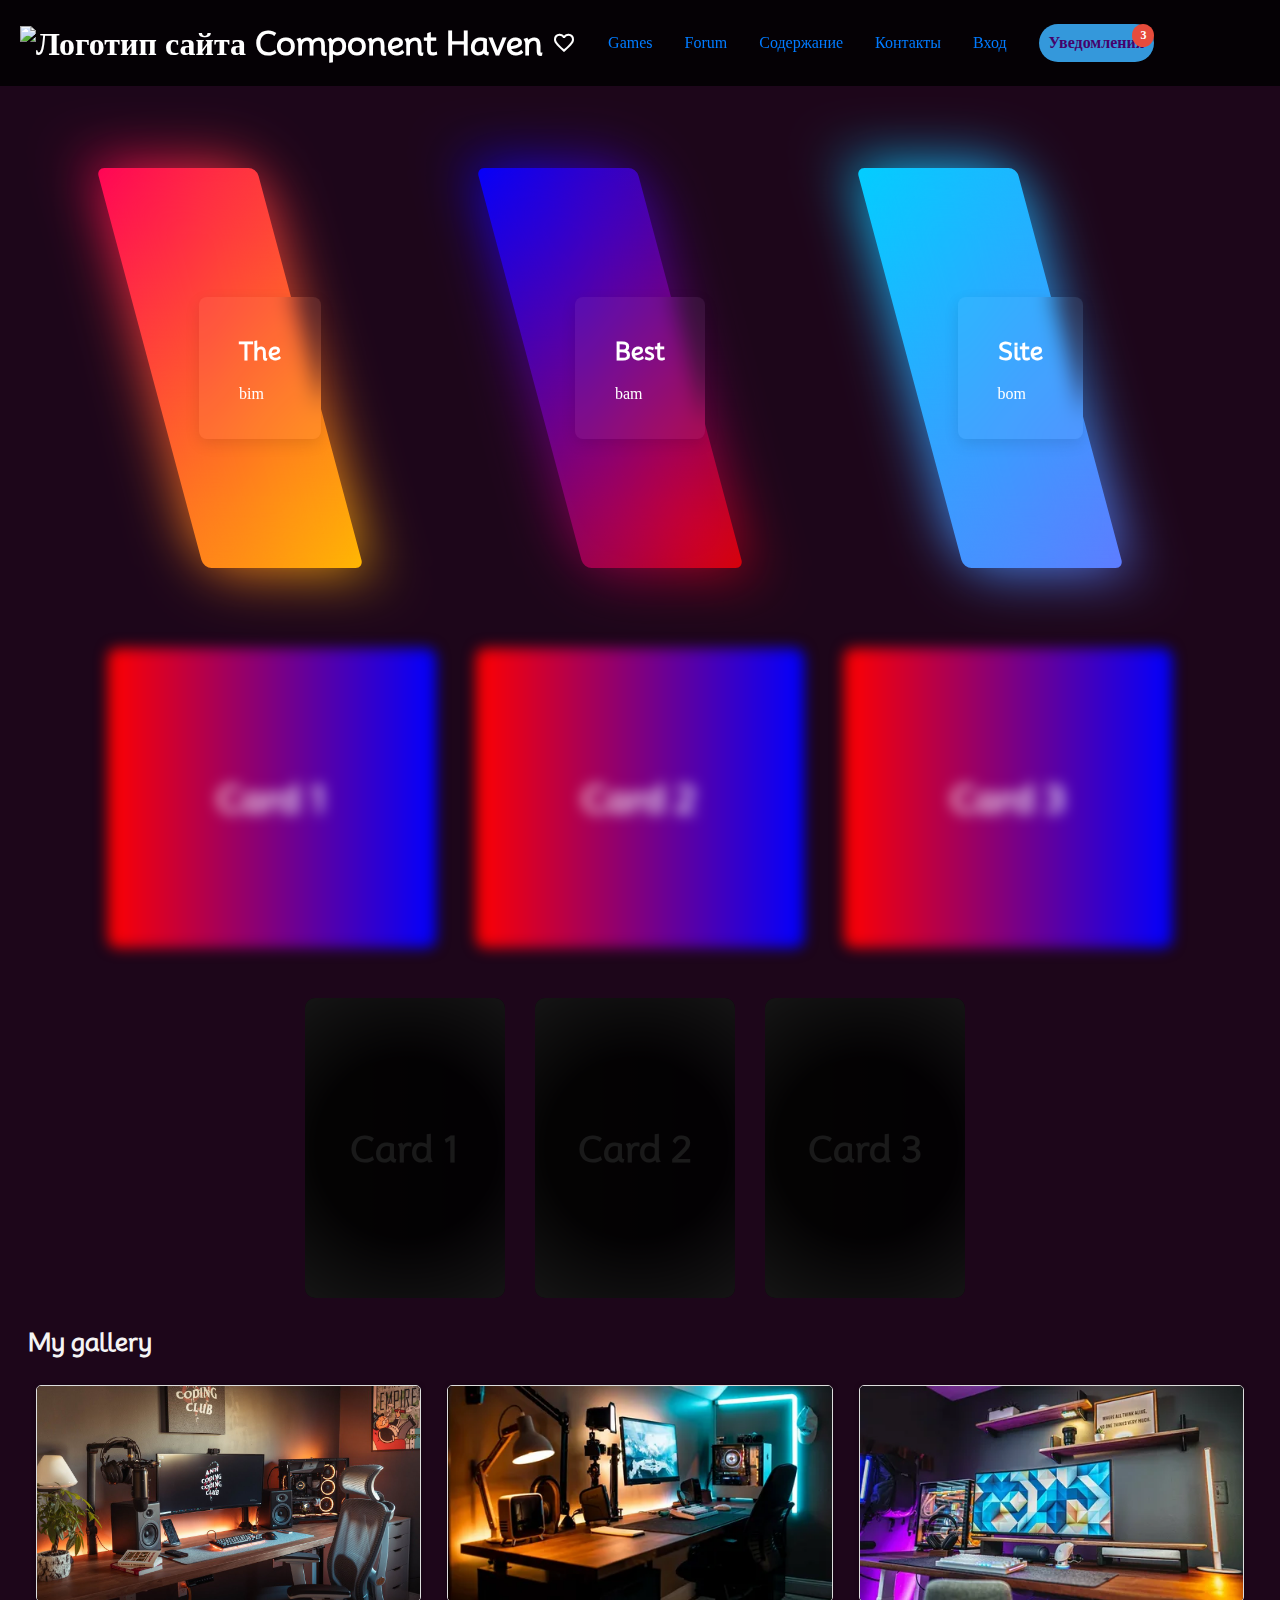
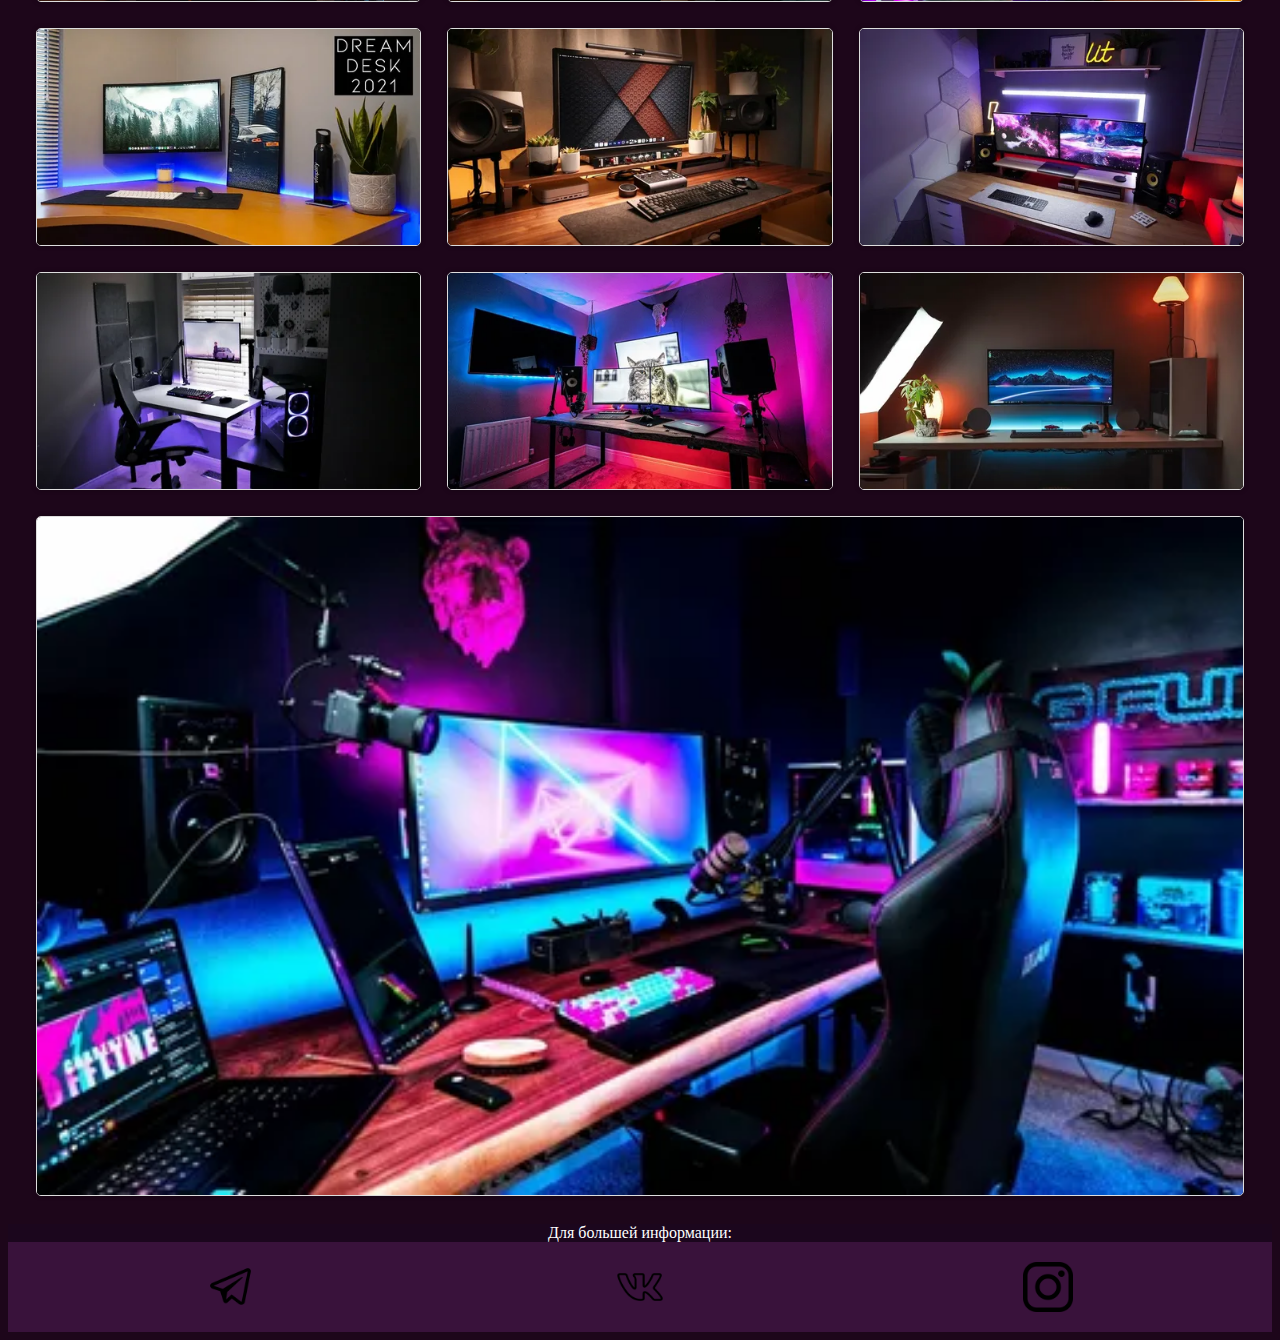
==== index.html @ 127f32f3 "new" ====
<!DOCTYPE html>
<html lang="ru">
<head>
    <meta charset="UTF-8">
    <meta name="viewport" content="width=device-width, initial-scale=1.0">
    <title>Component Haven</title>
    <link rel="icon"
          href="https://i.pinimg.com/originals/ae/bf/9e/aebf9e4202e332529ebe436138cbf210.jpg">
    <link rel="stylesheet" href="style.css">
    <link rel="preconnect" href="https://fonts.googleapis.com">
    <link rel="preconnect" href="https://fonts.gstatic.com" crossorigin>
    <link href="https://fonts.googleapis.com/css2?family=Mooli&display=swap" rel="stylesheet">
    <link rel="stylesheet"
          href="https://fonts.googleapis.com/css2?family=Material+Symbols+Outlined:opsz,wght,FILL,GRAD@24,400,0,0"/>
</head>

<body>
<header>
    <h1>

        <img src="https://i.pinimg.com/originals/ae/bf/9e/aebf9e4202e332529ebe436138cbf210.jpg" height="45" width="63"
             alt="Логотип сайта">
        Component Haven
        <span class="material-symbols-outlined">favorite</span>
    </h1>
    <section class="navbar">
        <input id="menu-toggle" type="checkbox"/>
        <label class='menu-button-container' for="menu-toggle">
            <div class='menu-button'></div>
        </label>
        <ul class="menu">
            <li><a href="https://steamcommunity.com">Games</a>
            <li><a href="https://ru.wikipedia.org">Forum</a>
            <li><a href="#navigation">Содержание</a></li>
            <li><a href="#contact">Контакты</a></li>
            <li><a href="registr.html">Вход</a></li>
        </ul>
    </section>
    <div class="notification">
        Уведомления
        <span class="notification-count">3</span>
        <ul class="notification-list">
            <li class="notification-item">Новое уведомление 1</li>
            <li class="notification-item">Новое уведомление 2</li>
            <li class="notification-item">Новое уведомление 3</li>
        </ul>
    </div>

</header>


<main>
    <div class="cards">
        <div class="card">
            <span></span>
            <div class="content">
                <h2>The</h2>
                <p>bim</p>
            </div>
        </div>
        <div class="card">
            <span></span>
            <div class="content">
                <h2>Best</h2>
                <p>bam</p>
            </div>
        </div>
        <div class="card">
            <span></span>
            <div class="content">
                <h2>Site</h2>
                <p>bom</p>
            </div>
        </div>
    </div>


    <div class="card-container">
        <div class="card">
            <h2>Card 1</h2>
        </div>
        <div class="card">
            <h2>Card 2</h2>
        </div>
        <div class="card">
            <h2>Card 3</h2>
        </div>
    </div>

    <div class="card-container">
        <div class="card3" id="card1">
            <span></span>
            <span></span>
            <span></span>
            <span></span>
            <h2>Card 1</h2>
        </div>

        <div class="card3" id="card2">
            <span></span>
            <span></span>
            <span></span>
            <span></span>
            <h2>Card 2</h2>
        </div>

        <div class="card3" id="card3">
            <span></span>
            <span></span>
            <span></span>
            <span></span>
            <h2>Card 3</h2>
        </div>
    </div>


    <h2 class="gallery">My gallery</h2>
    <div class="gallery">
        <div class="gallery-item">
            <img src="image1.jpg" alt="Комплектующее 1">
            <div class="image-overlay"></div>
            <div class="image-description">Описание комплектующего 1</div>
        </div>
        <div class="gallery-item">
            <img src="image2.jpg" alt="Комплектующее 2">
            <div class="image-overlay"></div>
            <div class="image-description">Описание комплектующего 2</div>

        </div>
        <div class="gallery-item">
            <img src="image3.jpg" alt="Комплектующее 3">
            <div class="image-overlay"></div>
            <div class="image-description">Описание комплектующего 3</div>

        </div>
        <div class="gallery-item"><img src="image4.jpg" alt="Комплектующее 4"></div>
        <div class="gallery-item"><img src="image5.jpg" alt="Комплектующее 5"></div>
        <div class="gallery-item"><img src="image6.jpg" alt="Комплектующее 6"></div>
        <div class="gallery-item"><img src="image7.jpg" alt="Комплектующее 7"></div>
        <div class="gallery-item"><img src="image8.jpg" alt="Комплектующее 8"></div>
        <div class="gallery-item"><img src="image9.jpg" alt="Комплектующее 9"></div>
        <div class="gallery-item"><img src="image10.jpg" alt="Комплектующее 10"></div>
    </div>


</main>
<!--<aside>
    <section>
        <h2>Реклама</h2>
        <p>Poizon express - лучший сервис доставки кроссовок, одежды и аксессуаров из-за границы.</p>
        <div>Для заказа заполните форму ниже:
            <form action="" method="post" autocomplete="off">
                <fieldset>
                    <legend>Форма для заказа</legend>
                    <label for="textInput">Товар:</label>
                    <input type="text" id="textInput" name="text" placeholder="Enter text" required>
                    <br>

                    <label for="telInput">Номер телефона:</label>
                    <input type="tel" id="telInput" name="tel" placeholder="Enter phone number"
                           pattern="[8]{1}-[0-9]{3}-[0-9]{3}-[0-9]{4}" required>

                    <br>

                    <label for="emailInput">Email:</label>
                    <input type="email" id="emailInput" name="email" placeholder="Enter email" required>

                    <br>

                    <label for="passwordInput">Пароль:</label>
                    <input type="password" id="passwordInput" name="password" placeholder="Enter password" required>

                    <br>

                    <label for="fileInput">Скриншот товара:</label>
                    <input type="file" id="fileInput" name="file">

                    <br>

                    <input type="checkbox" id="checkboxInput" name="checkbox" checked>
                    <label for="checkboxInput">Ускоренная доставка</label>

                    <br>

                    <input type="radio" id="radioInput1" name="radio" value="option1" checked>
                    <label for="radioInput1">Обувь</label>

                    <input type="radio" id="radioInput2" name="radio" value="option2">
                    <label for="radioInput2">Одежда</label>

                    <br>

                    <label for="choose">Выберите размер:</label>
                    <select id="choose" name="chose" multiple size="1" required>
                        <option value="" hidden>Выбрать</option>
                        <option value="1">35</option>
                        <option value="2">36</option>
                        <option value="3">37</option>
                        <option value="4">38</option>
                        <option value="5">39</option>
                        <option value="6">40</option>
                        <option value="7">41</option>
                        <option value="8">42</option>
                        <option value="9">43</option>
                        <option value="10">44</option>
                        <option value="11">45</option>
                    </select>

                    <br>

                    <label for="datetimeInput">Дата заказа:</label>
                    <input type="datetime-local" id="datetimeInput" name="datetime" min="2022-01-01T00:00"
                           max="2024-01-01T00:00">

                    <br>

                    <label for="textareaInput">Информация о товаре:</label>
                    <textarea id="textareaInput" name="textarea" rows="1" cols="50" maxlength="200" minlength="1"
                              placeholder="Enter text" required></textarea>
                    <button type="submit">Submit</button>

                </fieldset>
            </form>
        </div>
    </section>
</aside>-->

<footer>
    Для большей информации:
    <address>
        <div class="social-buttons">
            <div class="social-button">
                <img src="telegram.png" alt="Telegram">
            </div>
            <div class="social-button">
                <img src="vk.png" alt="Vk">
            </div>
            <div class="social-button">
                <img src="inst.png" alt="Instagram">
            </div>
        </div>
    </address>
</footer>

<script src="script.js"></script>
</body>
</html>
---- style.css ----
/* Стили для header */
header {
    background-color: rgba(0, 0, 0, 0.8);
    color: #fff;
    padding: 2px 20px;
    position: fixed;
    top: 0;
    left: 0;
    width: 100%;
    z-index: 1;
    display: flex;
    align-items: center;
}

/*body{
    padding: 4.5rem;
    margin: 0;
    background: linear-gradient(90deg, rgba(0, 0, 255, 0.8) 0, rgba(255, 0, 0, 0.8) 62%);
    font-family: "Inter", sans-serif;
}*/
h1 {
    font-family: 'Mooli', sans-serif; /* Выбор шрифта */
}

h1, nav {
    display: inline; /* Устанавливаем элементам внутри блока горизонтальное расположение */
}

nav li {
    margin-left: 20px;
}


ol {
    list-style-type: square;
}

nav ul {
    list-style-type: none;
    padding: 0;
    display: inline;
}

h1 nav ul li {
    display: inline;
    margin-right: 20px;
    font-size: 16px;
    text-align: right;
}

nav a {
    text-decoration: none; /* Убираем подчеркивание у ссылок */
    color: #fff; /* Цвет текста */
}

/* Стили для main */
main {
    padding: 80px 20px 20px 20px;
    color: #f4f4f4;
}

/*!* Стили для всей формы *!
form {
    background-color: #f4f4f4;
    padding: 20px;
    border-radius: 10px;
    width: 300px;
    margin: 0 auto;
}

!* Стили для заголовка формы *!
form h2 {
    color: #333;
}

!* Стили для элементов ввода текста *!
input[type="text"],
input[type="tel"],
input[type="email"],
input[type="password"],
textarea {
    width: 90%;
    padding: 10px;
    margin-bottom: 15px;
    border: 1px solid #000000;
    border-radius: 5px;
}

!* Стили для кнопки отправки *!
button[type="submit"] {
    background-color: #4caf50;
    color: #fff;
    padding: 10px 15px;
    border: none;
    border-radius: 5px;
    cursor: pointer;
}

!* Стили для кнопки при наведении *!
button[type="submit"]:hover {
    background-color: #07ffe2;
}

!* Стили для поля ввода в фокусе *!
input:focus,
textarea:focus {
    border: 2px solid #4caf50;
    outline: none;
}

!* Стили для checkbox и radio *!
input[type="checkbox"],
input[type="radio"] {
    margin-right: 10px;
    color: black;
}

input[type="file"] {
    color: darkred;
}

input[type="file"]:focus {
    color: darkblue;
}

!* Стили для меток (label) *!
label {
    margin-bottom: 8px;
    color: black;
    display: inline-block;
}

!* Стили для fieldset и legend *!
fieldset {
    border: 1px solid #027568;
    border-radius: 5px;
    margin-bottom: 15px;
    padding: 10px;
}


legend {
    font-weight: bold;
    color: #333;
}

::placeholder {
    color: rgba(248, 0, 0, 0.43); !* Цвет текста подсказки *!
    font-style: italic; !* Курсив для подсказки  *!
}*/

h2 {
    font-family: 'Mooli', sans-serif;

}

/* Стили для aside */
aside {
    background-color: #027568;
    color: #fff;
    margin: 10px;
    padding-bottom: 5px;
}

aside h2 {
    margin-bottom: 5px;
}

aside p {
    margin-top: 0;
    margin-bottom: 5px;
}

/* Стили для footer */
footer {
    background-color: #1b061d;
    color: #fff;
    padding: 0;
    text-align: center; /* Выравнивание текста по центру */
}

/* Стили для изображений */
img {
    max-width: 100%; /* Максимальная ширина изображения */
    height: auto; /* Автоматическая высота для сохранения пропорций */
}

/* Стили для ссылок */
a {
    color: #007bff; /* Цвет ссылок */
    text-decoration: none;
}

a:hover {
    text-decoration: underline; /* Подчеркивание ссылок при наведении */
}


/* наводка */
nav ul li a:hover {
    border-color: #ff6600;
    color: #ff6600;
}


/* зажатие */
nav ul li a:active {
    background-color: #ff6600;
    color: #fff;
}

/* посещённые */
nav ul li a:visited {
    color: #9900cc;
}


* {
    font-family: "Raleway";
    /*box-sizing: border-box;*/
}

.navbar {
    display: flex;
    flex-direction: row;
    align-items: center;
    justify-content: space-between;
    /* W3C, IE 10+/ Edge, Firefox 16+, Chrome 26+, Opera 12+, Safari 7+ */
    color: #FFF;
    height: 50px;
    padding: 1em;
}

.menu {
    display: flex;
    flex-direction: row;
    list-style-type: none;
    margin: 0;
    padding: 0;
}

.menu > li {
    margin: 0 1rem;
    overflow: hidden;
}

.menu-button-container {
    display: none;
    height: 100%;
    width: 30px;
    cursor: pointer;
    flex-direction: column;
    justify-content: center;
    align-items: center;
}

#menu-toggle {
    display: none;
}

.menu-button,
.menu-button::before,
.menu-button::after {
    display: block;
    background-color: #fff;
    position: absolute;
    height: 4px;
    width: 30px;
    transition: transform 400ms cubic-bezier(0.23, 1, 0.32, 1);
    border-radius: 2px;
}

.menu-button::before {
    content: '';
    margin-top: -8px;
}

.menu-button::after {
    content: '';
    margin-top: 8px;
}

#menu-toggle:checked + .menu-button-container .menu-button::before {
    margin-top: 0;
    transform: rotate(405deg);
}

#menu-toggle:checked + .menu-button-container .menu-button {
    background: rgba(255, 255, 255, 0);
}

#menu-toggle:checked + .menu-button-container .menu-button::after {
    margin-top: 0;
    transform: rotate(-405deg);
}

@media (max-width: 390px) {
    header h1 {
        font-size: 22px;
    }

    .menu-button-container {
        display: flex;
    }

    .menu {
        position: absolute;
        top: 40px;
        margin-top: 50px;
        left: 0;
        flex-direction: column;
        width: 100%;
        justify-content: center;
        align-items: center;
    }

    #menu-toggle ~ .menu li {
        height: 0;
        margin: 0;
        padding: 0;
        border: 0;
        transition: height 400ms cubic-bezier(0.23, 1, 0.32, 1);
    }

    #menu-toggle:checked ~ .menu li {
        border: 1px solid #333;
        height: 2.5em;
        padding: 0.5em;
        transition: height 400ms cubic-bezier(0.23, 1, 0.32, 1);
    }

    .menu > li {
        display: flex;
        justify-content: center;
        margin: 0;
        padding: 0.5em 0;
        width: 100%;
        color: white;
        background-color: #222;
    }

    .menu > li:not(:last-child) {
        border-bottom: 1px solid #444;
    }

    pre {
        margin: 0;
    }

    .gallery-item {
        flex: 1 0 100%; /* На узких экранах элементы занимают всю ширину */
    }
}

.gallery {
    font-size: 24px;
    display: flex;
    flex-wrap: wrap;
}

.gallery-item {
    flex: 1 0 300px; /* Одинаковая ширина, но могут уменьшаться */
    margin: 8px;
    overflow: hidden;
}

.gallery-item img {
    width: 100%;
    height: auto;
    display: block;
}

@keyframes circle-to-square {
    from {
        height: 50px;
        width: 50px;
    }
    to {
        height: 160px;
        width: 190px;
    }
}

@keyframes change-color {
    from {
        background-color: #f4f4f4
    }
    50% {
        background-color: #07ffe2
    }
    to {
        background-color: #007bff
    }
}

.button {
    position: relative;
    display: inline-block;
    padding: 10px 20px;
    margin: 10px;
    color: #fff;
    text-decoration: none;
    font-weight: bold;
    border: 2px solid #3498db;
    border-radius: 5px;
    overflow: hidden;
    transition: transform 0.3s ease-out, background-color 0.3s ease-out;
}

.button:hover {
    background-color: #3498db;
    color: #fff;
    transform: scale(1.2);
}

.button1:hover {
    transform: rotate(35deg);
}

.button2::before {
    content: "";
    position: absolute;
    width: 100%;
    height: 100%;
    background-color: #3498db;
    z-index: -1;
    transition: transform 0.3s ease-out;
    transform: scaleX(0);
    transform-origin: right;
}

.button2:hover::before {
    transform: scaleX(1);
    transform-origin: left;
}

.button3::before {
    content: "";
    position: absolute;
    width: 100%;
    height: 100%;
    background-color: #3498db;
    z-index: -1;
    transition: transform 0.3s ease-out;
    transform: scaleY(0);
    transform-origin: bottom;
}

.button3:hover::before {
    transform: scaleY(1);
    transform-origin: top;
}

@keyframes pulse {
    from {
        width: 70px;
        height: 45px;
    }
    to {
        width: 100px;
        height: 60px;
    }

}

.button4 {
    overflow: hidden;
    /*animation: pulse 1s infinite alternate ease-in-out;*/
}

.button4::before {
    content: "";
    position: absolute;
    width: 100%;
    height: 100%;
    background-color: #3498db;
    z-index: -1;
    transition: transform 0.3s ease-out;
    transform: skewX(-30deg) scaleX(0);
    transform-origin: left;
}

.button4:hover::before {
    transform: skewX(-30deg) scaleX(1);
}

.notification {
    position: relative;
    display: inline-block;
    cursor: pointer;
    user-select: none;
    background: #3498db;
    color: #45036b;
    padding: 10px;
    border-radius: 20px;
    font-weight: bold;
    transition: background 0.3s;
}

.notification:hover {
    background: #2980b9;
    z-index: 1000;
}

.notification-count {
    background: #e74c3c;
    color: #fff;
    border-radius: 50%;
    padding: 4px 8px;
    position: absolute;
    top: 0;
    right: 0;
    font-size: 12px;
}

.notification-list {
    display: none;
    position: absolute;
    top: 100%;
    left: 0;
    background: #000000;
    box-shadow: 0 4px 8px rgba(0, 0, 0, 0.2);
    list-style: none;
    padding: 0;
    margin: 0;
    border-radius: 20px;
}

.notification:hover .notification-list {
    display: block;
}

.notification-item {
    padding: 10px;
    border-bottom: 1px solid #1b061d;
    transition: background 0.3s;
}

.notification-item:last-child {
    border: none;
}

.notification-item:hover {
    background: #1b061d;
    border-radius: 20px;
}


.gallery {
    display: flex;
    flex-wrap: wrap;
    gap: 10px;
}

.gallery-item {
    position: relative;
    overflow: hidden;
    border: 1px solid #ddd;
    border-radius: 5px;
    box-shadow: 0 0 5px rgba(0, 0, 0, 0.3);
    transition: box-shadow 0.3s ease-in-out;
}

.gallery-item:hover {
    box-shadow: 0 0 10px rgba(0, 0, 0, 0.5);
}

.gallery-item img {
    width: 100%;
    height: auto;
    display: block;
}

.image-overlay {
    position: absolute;
    top: 0;
    left: 0;
    width: 100%;
    height: 100%;
    background-color: rgba(0, 0, 0, 0.5); /* Полупрозрачный фон */
    opacity: 0;
    transition: opacity 0.3s ease-in-out;
}

.gallery-item:hover .image-overlay {
    opacity: 1;
}

.image-description {
    position: absolute;
    bottom: 0;
    left: 0;
    width: 100%;
    background-color: rgba(0, 0, 0, 0.7);
    color: #fff;
    padding: 10px;
    transform: translateY(100%);
    transition: transform 0.3s ease-in-out;
}

.gallery-item:hover .image-description {
    transform: translateY(0);
}

@keyframes animate {
    0%, 100% {
        transform: translateY(10px);
    }

    50% {
        transform: translate(-10px);
    }
}

:root {
    --white: rgba(255, 255, 255, 0.3);
}

body {
    justify-content: center;
    min-height: 100vh;
    background: #1d061a;
}

.cards {
    display: flex;
    justify-content: center;
    align-items: center;
    flex-wrap: wrap;
    padding: 40px 0;
}

.cards .card {
    position: relative;
    width: 320px;
    height: 400px;
    display: flex;
    justify-content: center;
    align-items: center;
    margin: 40px 30px;
    transition: 0.5s;
}

.cards .card::before {
    content: ' ';
    position: absolute;
    top: 0;
    left: 50px;
    width: 50%;
    height: 100%;
    text-decoration: none;
    background: #fff;
    border-radius: 8px;
    transform: skewX(15deg);
    transition: 0.5s;
}

.cards .card::after {
    content: '';
    position: absolute;
    top: 0;
    left: 50px;
    width: 50%;
    height: 100%;
    background: #fff;
    border-radius: 8px;
    transform: skewX(15deg);
    transition: 0.5s;
    filter: blur(30px);
}


.cards .card:hover:before,
.cards .card:hover:after {
    transform: skewX(0deg);
    left: 20px;
    width: calc(100% - 90px);

}

.cards .card:nth-child(1):before,
.cards .card:nth-child(1):after {
    background: linear-gradient(315deg, #ffbc00, #ff0058)
}

.cards .card:nth-child(2):before,
.cards .card:nth-child(2):after {
    background: linear-gradient(315deg, rgba(255, 0, 0, 0.8), #0000ff)
}

.cards .card:nth-child(3):before,
.cards .card:nth-child(3):after {
    background: linear-gradient(315deg, #607aff, #00d0ff)
}

.cards .card span {
    display: block;
    position: absolute;
    top: 0;
    left: 0;
    right: 0;
    bottom: 0;
    z-index: 5;

}

.cards .card span::before {
    content: '';
    position: absolute;
    top: 0;
    left: 0;
    width: 0;
    height: 0;
    border-radius: 8px;
    background: rgba(255, 255, 255, 0.1);
    backdrop-filter: blur(10px);
    opacity: 0;
    transition: 0.1s;
    animation: animate 2s ease-in-out  infinite;
    card-shadow: 0 5px 15px rgba(0, 0, 0, 0.08)
}

.cards .card span::after {
    content: '';
    position: absolute;
    bottom: 0;
    right: 0;
    width: 100%;
    height: 100%;
    border-radius: 8px;
    background: rgba(255, 255, 255, 0.1);
    backdrop-filter: blur(10px);
    opacity: 0;
    transition: 0.5s;
    animation: animate 2s ease-in-out infinite;
    box-shadow: 0 5px 15px rgba(0, 0, 0, 0.08);
    animation-delay: -1s;
}

.cards .card:hover span::before {
    top: -50px;
    left: 50px;
    width: 100px;
    height: 100px;
    opacity: 1;
}

.cards .card .content {
    position: relative;
    left: 0;
    padding: 20px 40px;
    background: rgba(255, 255, 255, 0.05);
    backdrop-filter: blur(10px);
    box-shadow: 0 5px 15px rgba(0, 0, 0, 0.1);
    border-radius: 8px;
    z-index: 1;
    color: #fff;
}

@keyframes change-color-tg-vk {
    from {
        background-color: rgba(0, 0, 0, 0);
        border-radius: 20px;
    }
    to {
        background-color: rgb(76, 117, 163);
        border-radius: 20px;
    }
}

@keyframes change-color-inst {
    from {
        background-color: rgba(0, 0, 0, 0);
        border-radius: 20px;
    }
    to {
        background-color: #5a08e7;
        border-radius: 20px;
    }
}

.social-buttons {
    display: flex;
    justify-content: space-around;
    align-items: center;
    background-color: #39123b; /* Цвет фона футера */
    padding: 20px;
}

/* Стили для каждой кнопки */
.social-button {
    position: relative;
    width: 50px;
    height: 50px;
    overflow: hidden;
}

/* Стили для псевдоэлементов, создающих градиентный эффект сверху */
.social-button::before,
.social-button::after {
    content: '';
    position: absolute;
    width: 100%;
    height: 100%;
    background: linear-gradient(transparent, rgba(0, 0, 0, 0.5)); /* Градиент сверху */
    opacity: 0;
    transition: opacity 0.3s ease-in-out; /* Плавное появление */
}

/* Стили для иконок социальных сетей  */
.social-button img {
    width: 100%;
    height: 100%;
}

/* Анимация при наведении */
.social-button:hover::before,
.social-button:hover::after {
    opacity: 1;
}

/* При наведении курсора меняется на указатель */
.social-button:hover {
    cursor: pointer;
    transform: scale(1.1);
}

.social-button:nth-child(1):hover,
.social-button:nth-child(2):hover {
    animation: change-color-tg-vk 1s ease-in-out forwards;
}

.social-button:nth-child(3):hover {
    animation: change-color-inst 1s ease-in-out forwards;
}


.card-container {
    display: flex;
    gap: 20px;
    justify-content: center;
}

.card-container .card {
    width: calc(100% / 3 - 80px);
    height: 300px;
    background: linear-gradient(90deg, red, blue);
    color: #fff;
    display: flex;
    align-items: center;
    justify-content: center;
    font-size: 1.5em;
    text-align: center;
    border-radius: 10px;
    overflow: hidden;
    filter: blur(7px);
    transition: filter 0.3s ease;
    margin: 0 10px;
}

.card-container .card:hover {
    filter: blur(0);
    transform: scale(1.1);
    transition: transform 0.3s ease;
}


.card3 {
    width: 200px;
    height: 300px;
    background: linear-gradient(90deg, #2a2222, #1b061d);
    color: #fff;
    display: flex;
    align-items: center;
    justify-content: center;
    font-size: 1.5em;
    text-align: center;
    border-radius: 10px;
    overflow: hidden;
    position: relative;
    cursor: pointer;
    transition: transform 0.3s ease, filter 0.3s ease;
    margin: 50px 10px 10px 0;
    filter: brightness(0.1);
}

.card3::before {
    content: '';
    position: absolute;
    width: 100%;
    height: 100%;
    background: radial-gradient(circle, rgba(255, 255, 255, 0) 50%, rgba(255, 255, 255, 0.8) 100%);
    top: 0;
    left: 0;
    transition: opacity 0.3s ease;
    pointer-events: none;

}

.card3:hover {
    transform: scale(1.1);
    filter: brightness(1.2);
}

.card3:hover::before {
    opacity: 0;
}
.card3 span{
    opacity: 0;
}
.card3:hover span{
    opacity: 1;
}
.card3 span:nth-child(1){
    position: absolute;
    top: 0;
    left: 0;
    width: 100%;
    height: 3px;
    background: linear-gradient(to right, transparent, #00ffff);
    animation: animate1 2s linear infinite;
}
.card3 span:nth-child(2){
    position: absolute;
    top: 0;
    right: 0;
    width: 3px;
    height: 100%;
    background: linear-gradient(to bottom, transparent, #00ffff);
    animation: animate2 2s linear infinite;
    animation-delay: -1s;
}
.card3 span:nth-child(3){
    position: absolute;
    bottom: 0;
    left: 0;
    width: 100%;
    height: 3px;
    background: linear-gradient(to left, transparent, #00ffff);
    animation: animate3 2s linear infinite;
}


.card3 span:nth-child(4){
    position: absolute;
    top: 0;
    left: 0;
    width: 3px;
    height: 100%;
    background: linear-gradient(to top, transparent, #00ffff);
    animation: animate4 2s linear infinite;
    animation-delay: 1s;
}


@keyframes animate1 {
    0% {
        transform: translateX(-100%);
    }
    100% {
        transform: translateX(100%);
    }
}

@keyframes animate2 {
    0% {
        transform: translateY(-100%);
    }
    100% {
        transform: translateY(100%);
    }
}

@keyframes animate3 {
    0% {
        transform: translateX(100%);
    }
    100% {
        transform: translateX(-100%);
    }
}


@keyframes animate4{
    0%
    {
        transform: translateY(100%);
    }
    100%
    {
        transform: translateY(-100%);
    }
}
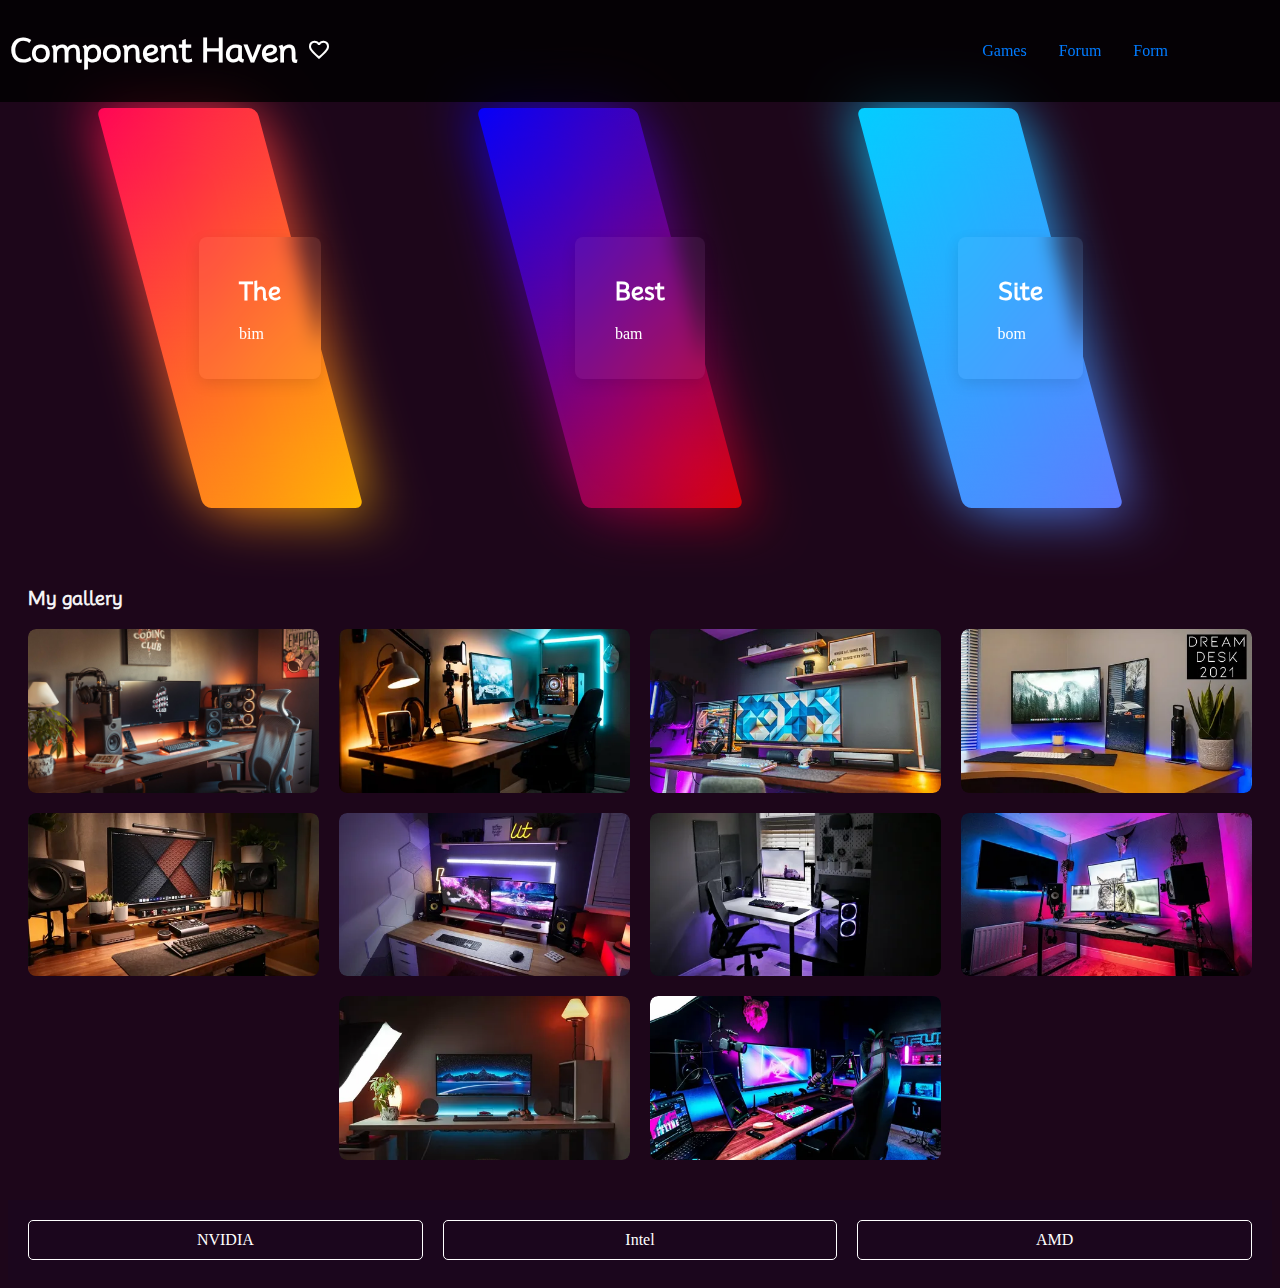
==== commit 41ae6343: "new" ====
--- a/index.html
+++ b/index.html
@@ -17,9 +17,6 @@
 <body>
 <header>
     <h1>
-
-        <img src="https://i.pinimg.com/originals/ae/bf/9e/aebf9e4202e332529ebe436138cbf210.jpg" height="45" width="63"
-             alt="Логотип сайта">
         Component Haven
         <span class="material-symbols-outlined">favorite</span>
     </h1>
@@ -31,20 +28,9 @@
         <ul class="menu">
             <li><a href="https://steamcommunity.com">Games</a>
             <li><a href="https://ru.wikipedia.org">Forum</a>
-            <li><a href="#navigation">Содержание</a></li>
-            <li><a href="#contact">Контакты</a></li>
-            <li><a href="registr.html">Вход</a></li>
+            <li><a href="registr.html">Form</a></li>
         </ul>
     </section>
-    <div class="notification">
-        Уведомления
-        <span class="notification-count">3</span>
-        <ul class="notification-list">
-            <li class="notification-item">Новое уведомление 1</li>
-            <li class="notification-item">Новое уведомление 2</li>
-            <li class="notification-item">Новое уведомление 3</li>
-        </ul>
-    </div>
 
 </header>
 
@@ -74,46 +60,6 @@
         </div>
     </div>
 
-
-    <div class="card-container">
-        <div class="card">
-            <h2>Card 1</h2>
-        </div>
-        <div class="card">
-            <h2>Card 2</h2>
-        </div>
-        <div class="card">
-            <h2>Card 3</h2>
-        </div>
-    </div>
-
-    <div class="card-container">
-        <div class="card3" id="card1">
-            <span></span>
-            <span></span>
-            <span></span>
-            <span></span>
-            <h2>Card 1</h2>
-        </div>
-
-        <div class="card3" id="card2">
-            <span></span>
-            <span></span>
-            <span></span>
-            <span></span>
-            <h2>Card 2</h2>
-        </div>
-
-        <div class="card3" id="card3">
-            <span></span>
-            <span></span>
-            <span></span>
-            <span></span>
-            <h2>Card 3</h2>
-        </div>
-    </div>
-
-
     <h2 class="gallery">My gallery</h2>
     <div class="gallery">
         <div class="gallery-item">
@@ -133,17 +79,67 @@
             <div class="image-description">Описание комплектующего 3</div>
 
         </div>
-        <div class="gallery-item"><img src="image4.jpg" alt="Комплектующее 4"></div>
-        <div class="gallery-item"><img src="image5.jpg" alt="Комплектующее 5"></div>
-        <div class="gallery-item"><img src="image6.jpg" alt="Комплектующее 6"></div>
-        <div class="gallery-item"><img src="image7.jpg" alt="Комплектующее 7"></div>
-        <div class="gallery-item"><img src="image8.jpg" alt="Комплектующее 8"></div>
-        <div class="gallery-item"><img src="image9.jpg" alt="Комплектующее 9"></div>
-        <div class="gallery-item"><img src="image10.jpg" alt="Комплектующее 10"></div>
+        <div class="gallery-item">
+            <img src="image4.jpg" alt="Комплектующее 4">
+            <div class="image-overlay"></div>
+            <div class="image-description">Описание комплектующего 4</div>
+        </div>
+        <div class="gallery-item">
+            <img src="image5.jpg" alt="Комплектующее 5">
+            <div class="image-overlay"></div>
+            <div class="image-description">Описание комплектующего 5</div>
+        </div>
+        <div class="gallery-item">
+            <img src="image6.jpg" alt="Комплектующее 6">
+            <div class="image-overlay"></div>
+            <div class="image-description">Описание комплектующего 6</div>
+        </div>
+        <div class="gallery-item">
+            <img src="image7.jpg" alt="Комплектующее 7">
+            <div class="image-overlay"></div>
+            <div class="image-description">Описание комплектующего 7</div>
+        </div>
+        <div class="gallery-item">
+            <img src="image8.jpg" alt="Комплектующее 8">
+            <div class="image-overlay"></div>
+            <div class="image-description">Описание комплектующего 8</div>
+        </div>
+        <div class="gallery-item">
+            <img src="image9.jpg" alt="Комплектующее 9">
+            <div class="image-overlay"></div>
+            <div class="image-description">Описание комплектующего 9</div>
+        </div>
+        <div class="gallery-item">
+            <img src="image10.jpg" alt="Комплектующее 10">
+            <div class="image-overlay"></div>
+            <div class="image-description">Описание комплектующего 10</div>
+        </div>
     </div>
-
-
 </main>
+
+<footer>
+        <div class="social-buttons">
+            <div class="social-button">
+                <a href="https://www.nvidia.com/" target="_blank">
+                    NVIDIA
+                </a>
+            </div>
+            <div class="social-button">
+                <a href="https://www.intel.com/" target="_blank">
+                    Intel
+                </a>
+            </div>
+            <div class="social-button">
+                <a href="https://www.amd.com/" target="_blank">
+                    AMD
+                </a>
+            </div>
+        </div>
+</footer>
+
+<script src="script.js"></script>
+</body>
+</html>
 <!--<aside>
     <section>
         <h2>Реклама</h2>
@@ -225,23 +221,3 @@
     </section>
 </aside>-->
 
-<footer>
-    Для большей информации:
-    <address>
-        <div class="social-buttons">
-            <div class="social-button">
-                <img src="telegram.png" alt="Telegram">
-            </div>
-            <div class="social-button">
-                <img src="vk.png" alt="Vk">
-            </div>
-            <div class="social-button">
-                <img src="inst.png" alt="Instagram">
-            </div>
-        </div>
-    </address>
-</footer>
-
-<script src="script.js"></script>
-</body>
-</html>--- a/style.css
+++ b/style.css
@@ -171,13 +171,6 @@
     margin-bottom: 5px;
 }
 
-/* Стили для footer */
-footer {
-    background-color: #1b061d;
-    color: #fff;
-    padding: 0;
-    text-align: center; /* Выравнивание текста по центру */
-}
 
 /* Стили для изображений */
 img {
@@ -216,16 +209,19 @@
 
 
 * {
-    font-family: "Raleway";
+    font-family: "Raleway", serif;
     /*box-sizing: border-box;*/
 }
 
 .navbar {
+    position: absolute;
+    right: 100px;
+    transform: translateY(-50%);
+    top: 50%;
     display: flex;
     flex-direction: row;
     align-items: center;
     justify-content: space-between;
-    /* W3C, IE 10+/ Edge, Firefox 16+, Chrome 26+, Opera 12+, Safari 7+ */
     color: #FFF;
     height: 50px;
     padding: 1em;
@@ -294,7 +290,550 @@
     transform: rotate(-405deg);
 }
 
-@media (max-width: 390px) {
+
+@keyframes animate {
+    0%, 100% {
+        transform: translateY(10px);
+    }
+
+    50% {
+        transform: translate(-10px);
+    }
+}
+
+:root {
+    --white: rgba(255, 255, 255, 0.3);
+}
+
+body {
+    justify-content: center;
+    min-height: 100vh;
+    background: #1d061a;
+}
+
+.cards {
+    display: flex;
+    justify-content: center;
+    align-items: center;
+    flex-wrap: wrap;
+    padding: 40px 0;
+}
+
+.cards .card {
+    position: relative;
+    width: 320px;
+    height: 400px;
+    display: flex;
+    justify-content: center;
+    align-items: center;
+    margin: 40px 30px;
+    transition: 0.5s;
+}
+
+.cards .card::before {
+    content: ' ';
+    position: absolute;
+    top: 0;
+    left: 50px;
+    width: 50%;
+    height: 100%;
+    text-decoration: none;
+    background: #fff;
+    border-radius: 8px;
+    transform: skewX(15deg);
+    transition: 0.5s;
+}
+
+.cards .card::after {
+    content: '';
+    position: absolute;
+    top: 0;
+    left: 50px;
+    width: 50%;
+    height: 100%;
+    background: #fff;
+    border-radius: 8px;
+    transform: skewX(15deg);
+    transition: 0.5s;
+    filter: blur(30px);
+}
+
+
+.cards .card:hover:before,
+.cards .card:hover:after {
+    transform: skewX(0deg);
+    left: 20px;
+    width: calc(100% - 90px);
+
+}
+
+.cards .card:nth-child(1):before,
+.cards .card:nth-child(1):after {
+    background: linear-gradient(315deg, #ffbc00, #ff0058)
+}
+
+.cards .card:nth-child(2):before,
+.cards .card:nth-child(2):after {
+    background: linear-gradient(315deg, rgba(255, 0, 0, 0.8), #0000ff)
+}
+
+.cards .card:nth-child(3):before,
+.cards .card:nth-child(3):after {
+    background: linear-gradient(315deg, #607aff, #00d0ff)
+}
+
+.cards .card span {
+    display: block;
+    position: absolute;
+    top: 0;
+    left: 0;
+    right: 0;
+    bottom: 0;
+    z-index: 5;
+
+}
+
+.cards .card span::before {
+    content: '';
+    position: absolute;
+    top: 0;
+    left: 0;
+    width: 0;
+    height: 0;
+    border-radius: 8px;
+    background: rgba(255, 255, 255, 0.1);
+    backdrop-filter: blur(10px);
+    opacity: 0;
+    transition: 0.1s;
+    animation: animate 2s ease-in-out infinite;
+    card-shadow: 0 5px 15px rgba(0, 0, 0, 0.08)
+}
+
+.cards .card span::after {
+    content: '';
+    position: absolute;
+    bottom: 0;
+    right: 0;
+    width: 100%;
+    height: 100%;
+    border-radius: 8px;
+    background: rgba(255, 255, 255, 0.1);
+    backdrop-filter: blur(10px);
+    opacity: 0;
+    transition: 0.5s;
+    animation: animate 2s ease-in-out infinite;
+    box-shadow: 0 5px 15px rgba(0, 0, 0, 0.08);
+    animation-delay: -1s;
+}
+
+.cards .card:hover span::before {
+    top: -50px;
+    left: 50px;
+    width: 100px;
+    height: 100px;
+    opacity: 1;
+}
+
+.cards .card .content {
+    position: relative;
+    left: 0;
+    padding: 20px 40px;
+    background: rgba(255, 255, 255, 0.05);
+    backdrop-filter: blur(10px);
+    box-shadow: 0 5px 15px rgba(0, 0, 0, 0.1);
+    border-radius: 8px;
+    z-index: 1;
+    color: #fff;
+}
+
+@keyframes change-color-tg-vk {
+    from {
+        background-color: rgba(0, 0, 0, 0);
+        border-radius: 20px;
+    }
+    to {
+        background-color: rgb(76, 117, 163);
+        border-radius: 20px;
+    }
+}
+
+@keyframes change-color-inst {
+    from {
+        background-color: rgba(0, 0, 0, 0);
+        border-radius: 20px;
+    }
+    to {
+        background-color: #5a08e7;
+        border-radius: 20px;
+    }
+}
+
+
+
+/*
+.gallery {
+    font-size: 24px;
+    display: grid;
+    grid-template-columns: repeat(auto-fill, minmax(200px, 1fr)); !* Мозаичное распределение *!
+    gap: 10px;
+}
+
+.gallery-item {
+    position: relative;
+    overflow: hidden;
+    border-radius: 8px;
+    cursor: pointer;
+    transition: transform 0.3s ease; !* Плавная анимация при наведении *!
+}
+
+.gallery-item:hover {
+    transform: scale(1.1); !* Увеличение элемента при наведении *!
+}
+
+.gallery img {
+    width: 100%;
+    height: auto;
+    border-radius: 8px;
+    display: block;
+}
+
+.image-overlay {
+    position: absolute;
+    top: 0;
+    left: 0;
+    width: 100%;
+    height: 100%;
+    background: rgba(0, 0, 0, 0.5);
+    opacity: 0; !* Начальная непрозрачность *!
+    transition: opacity 0.3s ease; !* Плавная анимация при наведении *!
+}
+
+.gallery-item:hover .image-overlay {
+    opacity: 1; !* Проявление при наведении *!
+}
+
+.image-description {
+    position: absolute;
+    bottom: 0;
+    left: 0;
+    width: 100%;
+    padding: 10px;
+    color: #fff;
+    text-align: center;
+    opacity: 0; !* Начальная непрозрачность *!
+    transition: opacity 0.3s ease; !* Плавная анимация при наведении *!
+}
+
+.gallery-item:hover .image-description {
+    opacity: 1; !* Проявление при наведении *!
+}
+
+
+.gallery {
+    font-size: 24px;
+    display: flex;
+    flex-wrap: wrap;
+}
+
+.gallery-item {
+    flex: 1 0 300px; !* Одинаковая ширина, но могут уменьшаться *!
+    margin: 8px;
+    overflow: hidden;
+}
+
+.gallery-item img {
+    width: 100%;
+    height: auto;
+    display: block;
+}
+
+.gallery-item {
+    position: relative;
+    overflow: hidden;
+    border: 1px solid #ddd;
+    border-radius: 5px;
+    box-shadow: 0 0 5px rgba(0, 0, 0, 0.3);
+    transition: box-shadow 0.3s ease-in-out;
+}
+
+.gallery-item:hover {
+    box-shadow: 0 0 10px rgba(0, 0, 0, 0.5);
+}
+
+.gallery-item img {
+    width: 100%;
+    height: auto;
+    display: block;
+}
+
+.image-overlay {
+    position: absolute;
+    top: 0;
+    left: 0;
+    width: 100%;
+    height: 100%;
+    background-color: rgba(0, 0, 0, 0.5); !* Полупрозрачный фон *!
+    opacity: 0;
+    transition: opacity 0.3s ease-in-out;
+}
+
+.gallery-item:hover .image-overlay {
+    opacity: 1;
+}
+
+.image-description {
+    position: absolute;
+    bottom: 0;
+    left: 0;
+    width: 100%;
+    background-color: rgba(0, 0, 0, 0.7);
+    color: #fff;
+    padding: 10px;
+    transform: translateY(100%);
+    transition: transform 0.3s ease-in-out;
+}
+
+.gallery-item:hover .image-description {
+    transform: translateY(0);
+}*/
+
+
+body {
+    display: grid;
+    grid-template-rows: auto 1fr auto; /* Три строки: header, main, footer */
+    min-height: 100vh; /* Занимаем всю высоту видимой области */
+}
+
+header {
+    display: grid;
+    grid-template-columns: auto 1fr auto; /* Три столбца: левый отступ, основной контент, правый отступ */
+    align-items: center;
+    padding: 10px;
+}
+
+main {
+    display: grid;
+    padding: 20px;
+}
+
+.gallery {
+    display: grid;
+    font-size: 18px;
+    grid-template-columns: repeat(auto-fill, minmax(250px, 1fr)); /* Мозаичное распределение */
+    gap: 20px;
+    width: 100%; /* Галерея занимает 100% ширины родительского контейнера */
+    max-width: 100%; /* Но не превышает максимальной ширины */
+    margin: 0; /* Убираем отступы по умолчанию */
+}
+h2.gallery{
+    padding-bottom: 20px;
+}
+
+.gallery-item {
+    position: relative;
+    overflow: hidden;
+    border-radius: 8px;
+    cursor: pointer;
+    transition: transform 0.3s ease; /* Плавная анимация при наведении */
+}
+.gallery-item:nth-child(5n){
+    grid-row: span 2;
+}
+
+.gallery-item:hover {
+    transform: scale(1.1); /* Увеличение элемента при наведении */
+}
+
+.gallery img {
+    width: 100%;
+    height: auto;
+    border-radius: 8px;
+    display: block;
+}
+
+.image-overlay {
+    position: absolute;
+    top: 0;
+    left: 0;
+    width: 100%;
+    height: 100%;
+    background: rgba(0, 0, 0, 0.5);
+    opacity: 0; /* Начальная непрозрачность */
+    transition: opacity 0.3s ease; /* Плавная анимация при наведении */
+}
+
+.gallery-item:hover .image-overlay {
+    opacity: 1; /* Проявление при наведении */
+}
+
+.image-description {
+    position: absolute;
+    bottom: 0;
+    left: 0;
+    width: 100%;
+    padding: 10px;
+    color: #fff;
+    text-align: center;
+    opacity: 0; /* Начальная непрозрачность */
+    transition: opacity 0.3s ease; /* Плавная анимация при наведении */
+}
+
+.gallery-item:hover .image-description {
+    opacity: 1; /* Проявление при наведении */
+}
+
+footer {
+    padding: 20px;
+    background-color: #1b061d;
+}
+
+.social-buttons {
+    display: grid;
+    grid-template-columns: repeat(3, 1fr);
+    gap: 20px;
+}
+
+.social-button {
+    text-align: center;
+}
+
+.social-button a {
+    display: block;
+    color: #fff;
+    text-decoration: none;
+    padding: 10px;
+    border: 1px solid #fff;
+    border-radius: 5px;
+    transition: background-color 0.3s ease, transform 0.3s ease;
+}
+
+.social-button a:hover {
+    background-color: #3498db;
+    transform: scale(1.1);
+}
+
+.social-button::before {
+    content: "";
+    position: absolute;
+    bottom: -5px;
+    left: 50%;
+    transform: translateX(-50%);
+    width: 0;
+    height: 2px;
+    background-color: #fff;
+    transition: width 0.3s ease;
+}
+
+.social-button:hover::before {
+    width: 80%;
+}
+.card3 span{
+    opacity: 0;
+}
+.card3:hover span{
+    opacity: 1;
+}
+.card3 span:nth-child(1){
+    position: absolute;
+    top: 0;
+    left: 0;
+    width: 100%;
+    height: 3px;
+    background: linear-gradient(to right, transparent, #00ffff);
+    animation: animate1 2s linear infinite;
+}
+.card3 span:nth-child(2){
+    position: absolute;
+    top: 0;
+    right: 0;
+    width: 3px;
+    height: 100%;
+    background: linear-gradient(to bottom, transparent, #00ffff);
+    animation: animate2 2s linear infinite;
+    animation-delay: -1s;
+}
+.card3 span:nth-child(3){
+    position: absolute;
+    bottom: 0;
+    left: 0;
+    width: 100%;
+    height: 3px;
+    background: linear-gradient(to left, transparent, #00ffff);
+    animation: animate3 2s linear infinite;
+}
+
+
+.card3 span:nth-child(4){
+    position: absolute;
+    top: 0;
+    left: 0;
+    width: 3px;
+    height: 100%;
+    background: linear-gradient(to top, transparent, #00ffff);
+    animation: animate4 2s linear infinite;
+    animation-delay: 1s;
+}
+
+
+@keyframes animate1 {
+    0% {
+        transform: translateX(-100%);
+    }
+    100% {
+        transform: translateX(100%);
+    }
+}
+
+@keyframes animate2 {
+    0% {
+        transform: translateY(-100%);
+    }
+    100% {
+        transform: translateY(100%);
+    }
+}
+
+@keyframes animate3 {
+    0% {
+        transform: translateX(100%);
+    }
+    100% {
+        transform: translateX(-100%);
+    }
+}
+
+
+@keyframes animate4{
+    0%
+    {
+        transform: translateY(100%);
+    }
+    100%
+    {
+        transform: translateY(-100%);
+    }
+}
+
+
+
+/* Медиазапрос для устройств с максимальной шириной 600px */
+@media screen and (max-width: 600px) {
+    main {
+        padding: 10px;
+    }
+
+    .cards {
+        grid-template-columns: 1fr; /* Один столбец на мобильных устройствах */
+    }
+
+    .gallery {
+        grid-column: span 2; /* Галерея занимает один столбец на мобильных устройствах */
+    }
+
+    .gallery-item {
+        flex: 1 0 100%; /* На узких экранах элементы занимают всю ширину */
+    }
+
     header h1 {
         font-size: 22px;
     }
@@ -347,649 +886,12 @@
         margin: 0;
     }
 
-    .gallery-item {
-        flex: 1 0 100%; /* На узких экранах элементы занимают всю ширину */
-    }
-}
-
-.gallery {
-    font-size: 24px;
-    display: flex;
-    flex-wrap: wrap;
-}
-
-.gallery-item {
-    flex: 1 0 300px; /* Одинаковая ширина, но могут уменьшаться */
-    margin: 8px;
-    overflow: hidden;
-}
-
-.gallery-item img {
-    width: 100%;
-    height: auto;
-    display: block;
-}
-
-@keyframes circle-to-square {
-    from {
-        height: 50px;
-        width: 50px;
-    }
-    to {
-        height: 160px;
-        width: 190px;
-    }
-}
-
-@keyframes change-color {
-    from {
-        background-color: #f4f4f4
-    }
-    50% {
-        background-color: #07ffe2
-    }
-    to {
-        background-color: #007bff
-    }
-}
-
-.button {
-    position: relative;
-    display: inline-block;
-    padding: 10px 20px;
-    margin: 10px;
-    color: #fff;
-    text-decoration: none;
-    font-weight: bold;
-    border: 2px solid #3498db;
-    border-radius: 5px;
-    overflow: hidden;
-    transition: transform 0.3s ease-out, background-color 0.3s ease-out;
-}
-
-.button:hover {
-    background-color: #3498db;
-    color: #fff;
-    transform: scale(1.2);
-}
-
-.button1:hover {
-    transform: rotate(35deg);
-}
-
-.button2::before {
-    content: "";
-    position: absolute;
-    width: 100%;
-    height: 100%;
-    background-color: #3498db;
-    z-index: -1;
-    transition: transform 0.3s ease-out;
-    transform: scaleX(0);
-    transform-origin: right;
-}
-
-.button2:hover::before {
-    transform: scaleX(1);
-    transform-origin: left;
-}
-
-.button3::before {
-    content: "";
-    position: absolute;
-    width: 100%;
-    height: 100%;
-    background-color: #3498db;
-    z-index: -1;
-    transition: transform 0.3s ease-out;
-    transform: scaleY(0);
-    transform-origin: bottom;
-}
-
-.button3:hover::before {
-    transform: scaleY(1);
-    transform-origin: top;
-}
-
-@keyframes pulse {
-    from {
-        width: 70px;
-        height: 45px;
-    }
-    to {
-        width: 100px;
-        height: 60px;
-    }
-
-}
-
-.button4 {
-    overflow: hidden;
-    /*animation: pulse 1s infinite alternate ease-in-out;*/
-}
-
-.button4::before {
-    content: "";
-    position: absolute;
-    width: 100%;
-    height: 100%;
-    background-color: #3498db;
-    z-index: -1;
-    transition: transform 0.3s ease-out;
-    transform: skewX(-30deg) scaleX(0);
-    transform-origin: left;
-}
-
-.button4:hover::before {
-    transform: skewX(-30deg) scaleX(1);
-}
-
-.notification {
-    position: relative;
-    display: inline-block;
-    cursor: pointer;
-    user-select: none;
-    background: #3498db;
-    color: #45036b;
-    padding: 10px;
-    border-radius: 20px;
-    font-weight: bold;
-    transition: background 0.3s;
-}
-
-.notification:hover {
-    background: #2980b9;
-    z-index: 1000;
-}
-
-.notification-count {
-    background: #e74c3c;
-    color: #fff;
-    border-radius: 50%;
-    padding: 4px 8px;
-    position: absolute;
-    top: 0;
-    right: 0;
-    font-size: 12px;
-}
-
-.notification-list {
-    display: none;
-    position: absolute;
-    top: 100%;
-    left: 0;
-    background: #000000;
-    box-shadow: 0 4px 8px rgba(0, 0, 0, 0.2);
-    list-style: none;
-    padding: 0;
-    margin: 0;
-    border-radius: 20px;
-}
-
-.notification:hover .notification-list {
-    display: block;
-}
-
-.notification-item {
-    padding: 10px;
-    border-bottom: 1px solid #1b061d;
-    transition: background 0.3s;
-}
-
-.notification-item:last-child {
-    border: none;
-}
-
-.notification-item:hover {
-    background: #1b061d;
-    border-radius: 20px;
-}
-
-
-.gallery {
-    display: flex;
-    flex-wrap: wrap;
-    gap: 10px;
-}
-
-.gallery-item {
-    position: relative;
-    overflow: hidden;
-    border: 1px solid #ddd;
-    border-radius: 5px;
-    box-shadow: 0 0 5px rgba(0, 0, 0, 0.3);
-    transition: box-shadow 0.3s ease-in-out;
-}
-
-.gallery-item:hover {
-    box-shadow: 0 0 10px rgba(0, 0, 0, 0.5);
-}
-
-.gallery-item img {
-    width: 100%;
-    height: auto;
-    display: block;
-}
-
-.image-overlay {
-    position: absolute;
-    top: 0;
-    left: 0;
-    width: 100%;
-    height: 100%;
-    background-color: rgba(0, 0, 0, 0.5); /* Полупрозрачный фон */
-    opacity: 0;
-    transition: opacity 0.3s ease-in-out;
-}
-
-.gallery-item:hover .image-overlay {
-    opacity: 1;
-}
-
-.image-description {
-    position: absolute;
-    bottom: 0;
-    left: 0;
-    width: 100%;
-    background-color: rgba(0, 0, 0, 0.7);
-    color: #fff;
-    padding: 10px;
-    transform: translateY(100%);
-    transition: transform 0.3s ease-in-out;
-}
-
-.gallery-item:hover .image-description {
-    transform: translateY(0);
-}
-
-@keyframes animate {
-    0%, 100% {
-        transform: translateY(10px);
-    }
-
-    50% {
-        transform: translate(-10px);
-    }
-}
-
-:root {
-    --white: rgba(255, 255, 255, 0.3);
-}
-
-body {
-    justify-content: center;
-    min-height: 100vh;
-    background: #1d061a;
-}
-
-.cards {
-    display: flex;
-    justify-content: center;
-    align-items: center;
-    flex-wrap: wrap;
-    padding: 40px 0;
-}
-
-.cards .card {
-    position: relative;
-    width: 320px;
-    height: 400px;
-    display: flex;
-    justify-content: center;
-    align-items: center;
-    margin: 40px 30px;
-    transition: 0.5s;
-}
-
-.cards .card::before {
-    content: ' ';
-    position: absolute;
-    top: 0;
-    left: 50px;
-    width: 50%;
-    height: 100%;
-    text-decoration: none;
-    background: #fff;
-    border-radius: 8px;
-    transform: skewX(15deg);
-    transition: 0.5s;
-}
-
-.cards .card::after {
-    content: '';
-    position: absolute;
-    top: 0;
-    left: 50px;
-    width: 50%;
-    height: 100%;
-    background: #fff;
-    border-radius: 8px;
-    transform: skewX(15deg);
-    transition: 0.5s;
-    filter: blur(30px);
-}
-
-
-.cards .card:hover:before,
-.cards .card:hover:after {
-    transform: skewX(0deg);
-    left: 20px;
-    width: calc(100% - 90px);
-
-}
-
-.cards .card:nth-child(1):before,
-.cards .card:nth-child(1):after {
-    background: linear-gradient(315deg, #ffbc00, #ff0058)
-}
-
-.cards .card:nth-child(2):before,
-.cards .card:nth-child(2):after {
-    background: linear-gradient(315deg, rgba(255, 0, 0, 0.8), #0000ff)
-}
-
-.cards .card:nth-child(3):before,
-.cards .card:nth-child(3):after {
-    background: linear-gradient(315deg, #607aff, #00d0ff)
-}
-
-.cards .card span {
-    display: block;
-    position: absolute;
-    top: 0;
-    left: 0;
-    right: 0;
-    bottom: 0;
-    z-index: 5;
-
-}
-
-.cards .card span::before {
-    content: '';
-    position: absolute;
-    top: 0;
-    left: 0;
-    width: 0;
-    height: 0;
-    border-radius: 8px;
-    background: rgba(255, 255, 255, 0.1);
-    backdrop-filter: blur(10px);
-    opacity: 0;
-    transition: 0.1s;
-    animation: animate 2s ease-in-out  infinite;
-    card-shadow: 0 5px 15px rgba(0, 0, 0, 0.08)
-}
-
-.cards .card span::after {
-    content: '';
-    position: absolute;
-    bottom: 0;
-    right: 0;
-    width: 100%;
-    height: 100%;
-    border-radius: 8px;
-    background: rgba(255, 255, 255, 0.1);
-    backdrop-filter: blur(10px);
-    opacity: 0;
-    transition: 0.5s;
-    animation: animate 2s ease-in-out infinite;
-    box-shadow: 0 5px 15px rgba(0, 0, 0, 0.08);
-    animation-delay: -1s;
-}
-
-.cards .card:hover span::before {
-    top: -50px;
-    left: 50px;
-    width: 100px;
-    height: 100px;
-    opacity: 1;
-}
-
-.cards .card .content {
-    position: relative;
-    left: 0;
-    padding: 20px 40px;
-    background: rgba(255, 255, 255, 0.05);
-    backdrop-filter: blur(10px);
-    box-shadow: 0 5px 15px rgba(0, 0, 0, 0.1);
-    border-radius: 8px;
-    z-index: 1;
-    color: #fff;
-}
-
-@keyframes change-color-tg-vk {
-    from {
-        background-color: rgba(0, 0, 0, 0);
-        border-radius: 20px;
-    }
-    to {
-        background-color: rgb(76, 117, 163);
-        border-radius: 20px;
-    }
-}
-
-@keyframes change-color-inst {
-    from {
-        background-color: rgba(0, 0, 0, 0);
-        border-radius: 20px;
-    }
-    to {
-        background-color: #5a08e7;
-        border-radius: 20px;
-    }
-}
-
-.social-buttons {
-    display: flex;
-    justify-content: space-around;
-    align-items: center;
-    background-color: #39123b; /* Цвет фона футера */
-    padding: 20px;
-}
-
-/* Стили для каждой кнопки */
-.social-button {
-    position: relative;
-    width: 50px;
-    height: 50px;
-    overflow: hidden;
-}
-
-/* Стили для псевдоэлементов, создающих градиентный эффект сверху */
-.social-button::before,
-.social-button::after {
-    content: '';
-    position: absolute;
-    width: 100%;
-    height: 100%;
-    background: linear-gradient(transparent, rgba(0, 0, 0, 0.5)); /* Градиент сверху */
-    opacity: 0;
-    transition: opacity 0.3s ease-in-out; /* Плавное появление */
-}
-
-/* Стили для иконок социальных сетей  */
-.social-button img {
-    width: 100%;
-    height: 100%;
-}
-
-/* Анимация при наведении */
-.social-button:hover::before,
-.social-button:hover::after {
-    opacity: 1;
-}
-
-/* При наведении курсора меняется на указатель */
-.social-button:hover {
-    cursor: pointer;
-    transform: scale(1.1);
-}
-
-.social-button:nth-child(1):hover,
-.social-button:nth-child(2):hover {
-    animation: change-color-tg-vk 1s ease-in-out forwards;
-}
-
-.social-button:nth-child(3):hover {
-    animation: change-color-inst 1s ease-in-out forwards;
-}
-
-
-.card-container {
-    display: flex;
-    gap: 20px;
-    justify-content: center;
-}
-
-.card-container .card {
-    width: calc(100% / 3 - 80px);
-    height: 300px;
-    background: linear-gradient(90deg, red, blue);
-    color: #fff;
-    display: flex;
-    align-items: center;
-    justify-content: center;
-    font-size: 1.5em;
-    text-align: center;
-    border-radius: 10px;
-    overflow: hidden;
-    filter: blur(7px);
-    transition: filter 0.3s ease;
-    margin: 0 10px;
-}
-
-.card-container .card:hover {
-    filter: blur(0);
-    transform: scale(1.1);
-    transition: transform 0.3s ease;
-}
-
-
-.card3 {
-    width: 200px;
-    height: 300px;
-    background: linear-gradient(90deg, #2a2222, #1b061d);
-    color: #fff;
-    display: flex;
-    align-items: center;
-    justify-content: center;
-    font-size: 1.5em;
-    text-align: center;
-    border-radius: 10px;
-    overflow: hidden;
-    position: relative;
-    cursor: pointer;
-    transition: transform 0.3s ease, filter 0.3s ease;
-    margin: 50px 10px 10px 0;
-    filter: brightness(0.1);
-}
-
-.card3::before {
-    content: '';
-    position: absolute;
-    width: 100%;
-    height: 100%;
-    background: radial-gradient(circle, rgba(255, 255, 255, 0) 50%, rgba(255, 255, 255, 0.8) 100%);
-    top: 0;
-    left: 0;
-    transition: opacity 0.3s ease;
-    pointer-events: none;
-
-}
-
-.card3:hover {
-    transform: scale(1.1);
-    filter: brightness(1.2);
-}
-
-.card3:hover::before {
-    opacity: 0;
-}
-.card3 span{
-    opacity: 0;
-}
-.card3:hover span{
-    opacity: 1;
-}
-.card3 span:nth-child(1){
-    position: absolute;
-    top: 0;
-    left: 0;
-    width: 100%;
-    height: 3px;
-    background: linear-gradient(to right, transparent, #00ffff);
-    animation: animate1 2s linear infinite;
-}
-.card3 span:nth-child(2){
-    position: absolute;
-    top: 0;
-    right: 0;
-    width: 3px;
-    height: 100%;
-    background: linear-gradient(to bottom, transparent, #00ffff);
-    animation: animate2 2s linear infinite;
-    animation-delay: -1s;
-}
-.card3 span:nth-child(3){
-    position: absolute;
-    bottom: 0;
-    left: 0;
-    width: 100%;
-    height: 3px;
-    background: linear-gradient(to left, transparent, #00ffff);
-    animation: animate3 2s linear infinite;
-}
-
-
-.card3 span:nth-child(4){
-    position: absolute;
-    top: 0;
-    left: 0;
-    width: 3px;
-    height: 100%;
-    background: linear-gradient(to top, transparent, #00ffff);
-    animation: animate4 2s linear infinite;
-    animation-delay: 1s;
-}
-
-
-@keyframes animate1 {
-    0% {
-        transform: translateX(-100%);
-    }
-    100% {
-        transform: translateX(100%);
-    }
-}
-
-@keyframes animate2 {
-    0% {
-        transform: translateY(-100%);
-    }
-    100% {
-        transform: translateY(100%);
-    }
-}
-
-@keyframes animate3 {
-    0% {
-        transform: translateX(100%);
-    }
-    100% {
-        transform: translateX(-100%);
-    }
-}
-
-
-@keyframes animate4{
-    0%
-    {
-        transform: translateY(100%);
-    }
-    100%
-    {
-        transform: translateY(-100%);
-    }
-}
-
-
+    footer {
+        grid-template-columns: 1fr;
+        text-align: center;
+    }
+
+    .social-buttons {
+        grid-template-columns: repeat(3, 1fr);
+    }
+}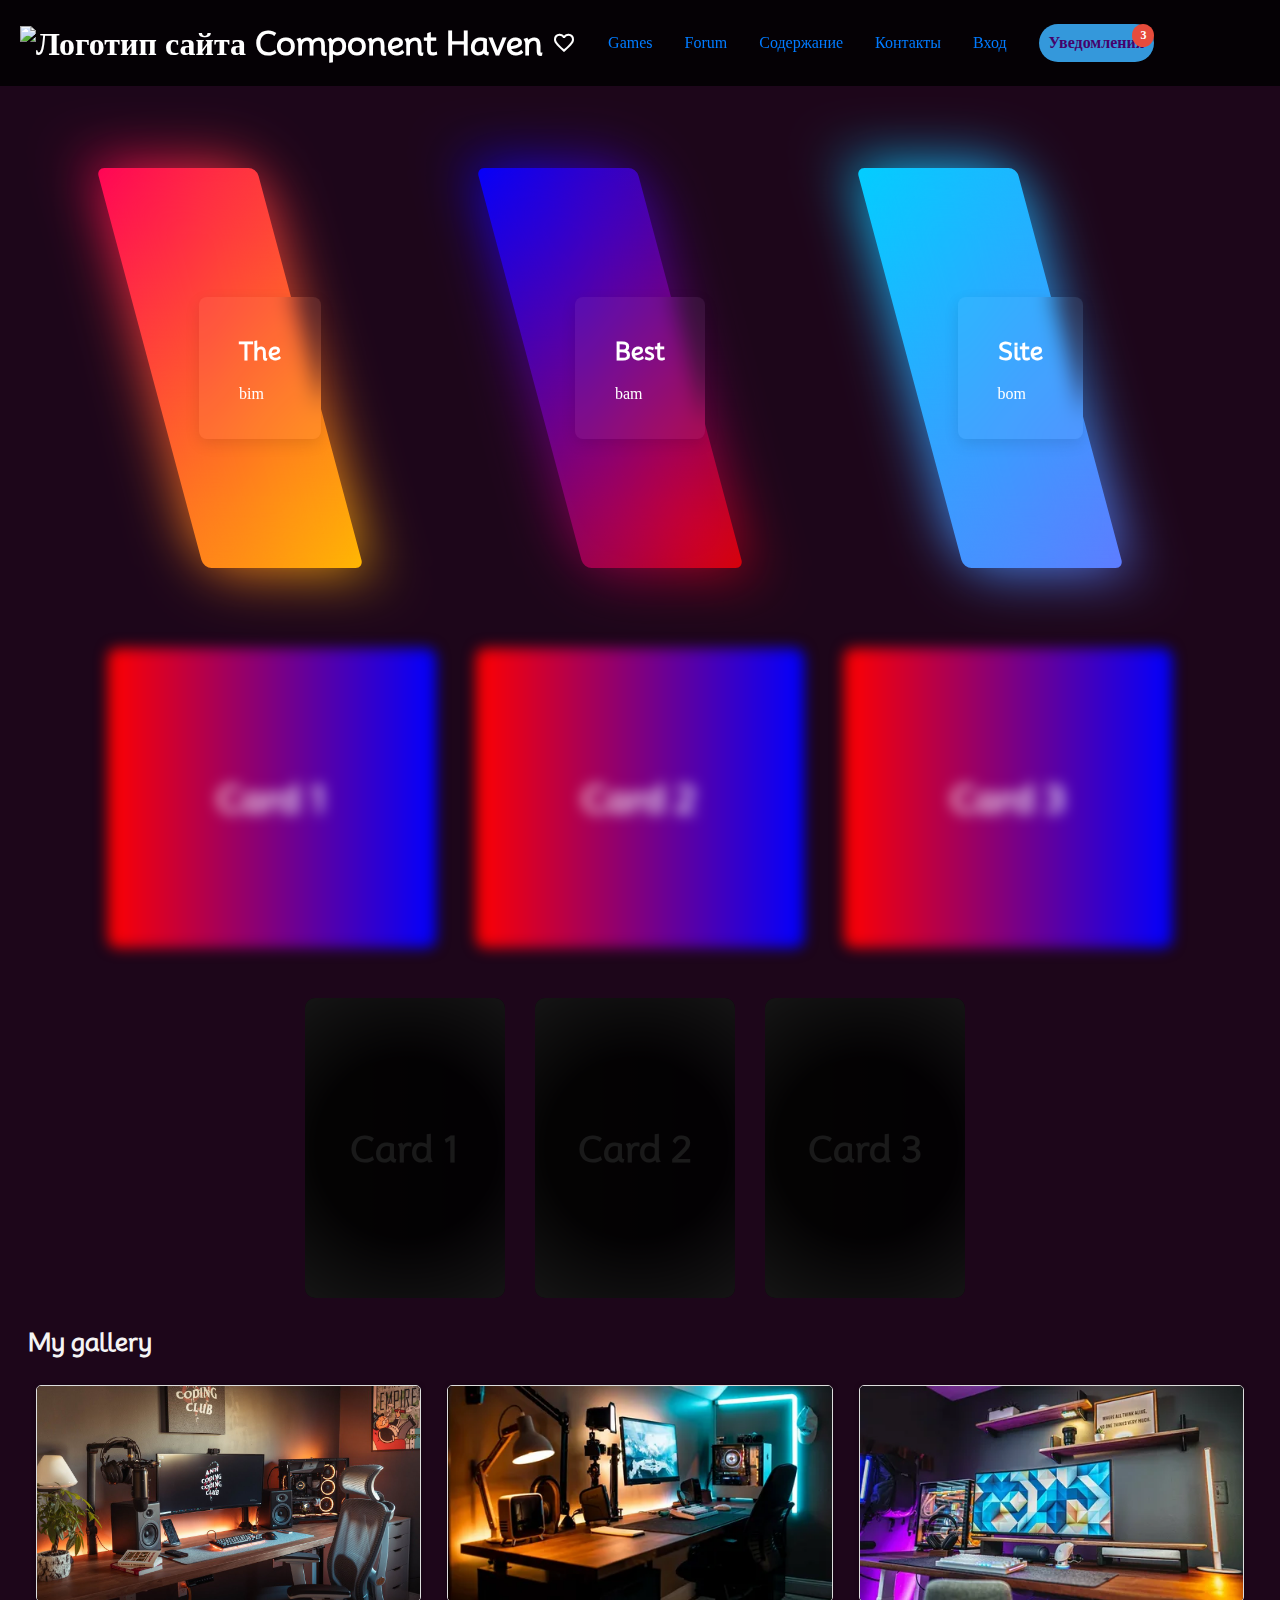
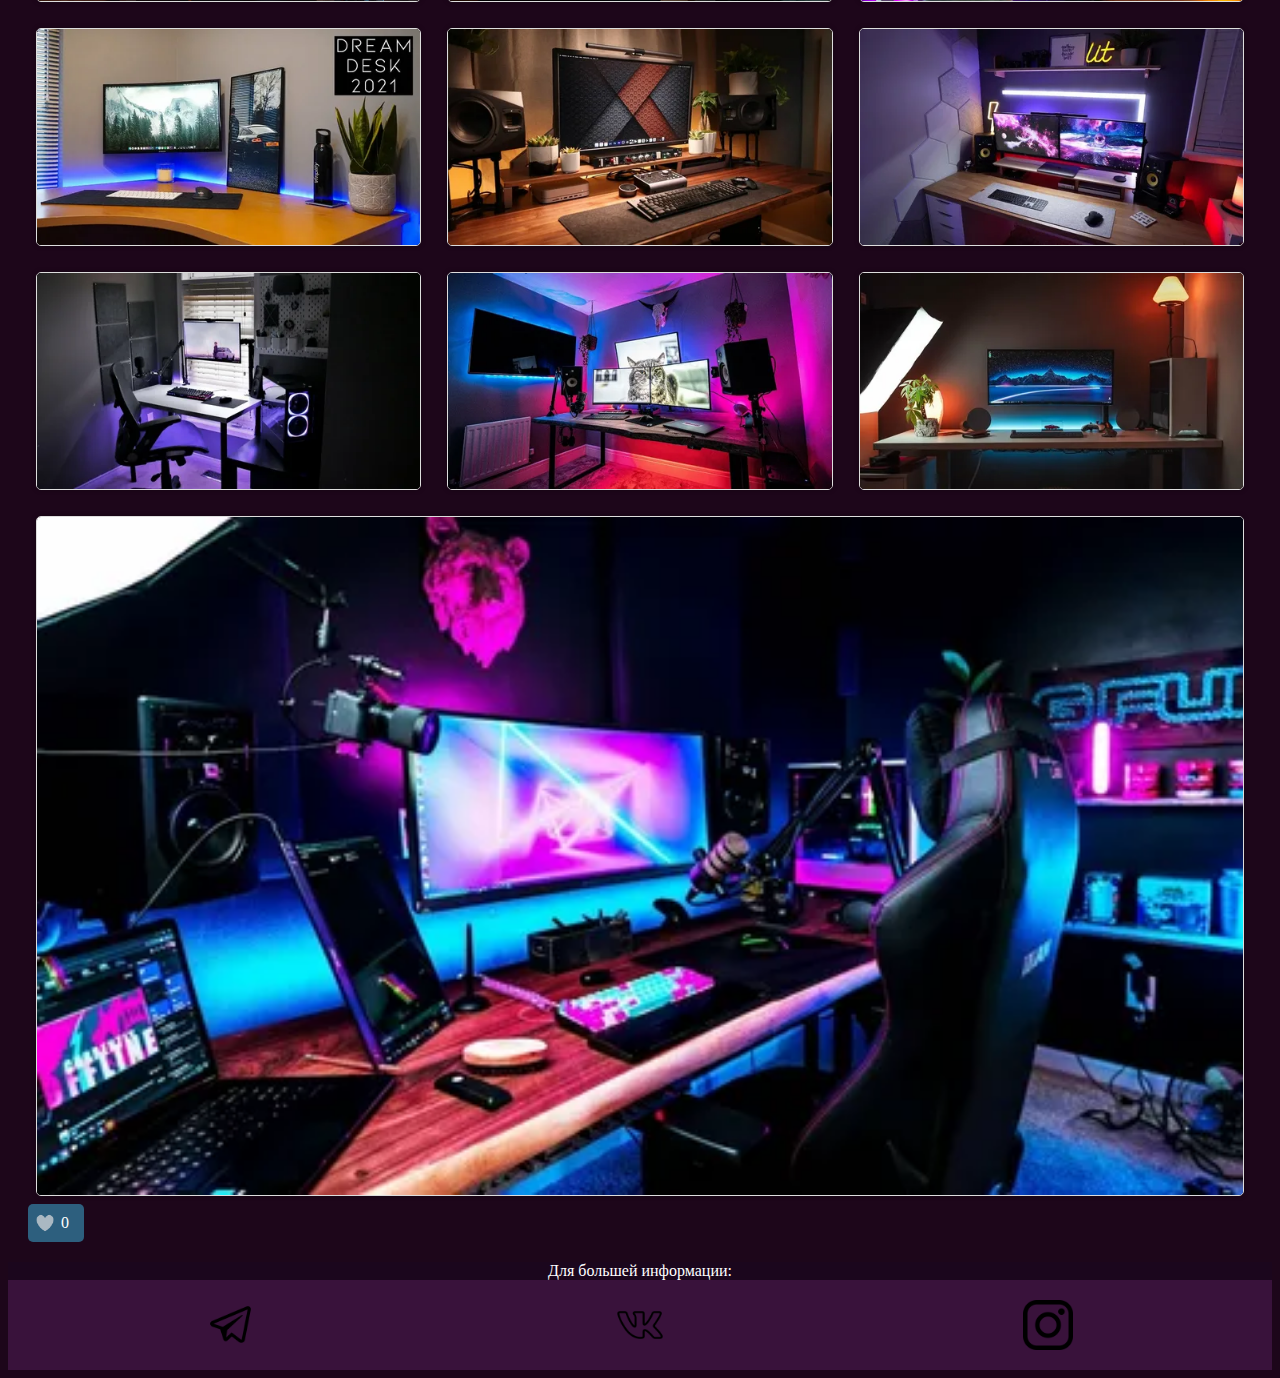
==== commit d053b7e2: "new" ====
--- a/index.html
+++ b/index.html
@@ -17,6 +17,9 @@
 <body>
 <header>
     <h1>
+
+        <img src="https://i.pinimg.com/originals/ae/bf/9e/aebf9e4202e332529ebe436138cbf210.jpg" height="45" width="63"
+             alt="Логотип сайта">
         Component Haven
         <span class="material-symbols-outlined">favorite</span>
     </h1>
@@ -28,9 +31,20 @@
         <ul class="menu">
             <li><a href="https://steamcommunity.com">Games</a>
             <li><a href="https://ru.wikipedia.org">Forum</a>
-            <li><a href="registr.html">Form</a></li>
+            <li><a href="#navigation">Содержание</a></li>
+            <li><a href="#contact">Контакты</a></li>
+            <li><a href="registr.html">Вход</a></li>
         </ul>
     </section>
+    <div class="notification">
+        Уведомления
+        <span class="notification-count">3</span>
+        <ul class="notification-list">
+            <li class="notification-item">Новое уведомление 1</li>
+            <li class="notification-item">Новое уведомление 2</li>
+            <li class="notification-item">Новое уведомление 3</li>
+        </ul>
+    </div>
 
 </header>
 
@@ -59,6 +73,46 @@
             </div>
         </div>
     </div>
+
+
+    <div class="card-container">
+        <div class="card">
+            <h2>Card 1</h2>
+        </div>
+        <div class="card">
+            <h2>Card 2</h2>
+        </div>
+        <div class="card">
+            <h2>Card 3</h2>
+        </div>
+    </div>
+
+    <div class="card-container">
+        <div class="card3" id="card1">
+            <span></span>
+            <span></span>
+            <span></span>
+            <span></span>
+            <h2>Card 1</h2>
+        </div>
+
+        <div class="card3" id="card2">
+            <span></span>
+            <span></span>
+            <span></span>
+            <span></span>
+            <h2>Card 2</h2>
+        </div>
+
+        <div class="card3" id="card3">
+            <span></span>
+            <span></span>
+            <span></span>
+            <span></span>
+            <h2>Card 3</h2>
+        </div>
+    </div>
+
 
     <h2 class="gallery">My gallery</h2>
     <div class="gallery">
@@ -79,67 +133,46 @@
             <div class="image-description">Описание комплектующего 3</div>
 
         </div>
-        <div class="gallery-item">
-            <img src="image4.jpg" alt="Комплектующее 4">
-            <div class="image-overlay"></div>
-            <div class="image-description">Описание комплектующего 4</div>
-        </div>
-        <div class="gallery-item">
-            <img src="image5.jpg" alt="Комплектующее 5">
-            <div class="image-overlay"></div>
-            <div class="image-description">Описание комплектующего 5</div>
-        </div>
-        <div class="gallery-item">
-            <img src="image6.jpg" alt="Комплектующее 6">
-            <div class="image-overlay"></div>
-            <div class="image-description">Описание комплектующего 6</div>
-        </div>
-        <div class="gallery-item">
-            <img src="image7.jpg" alt="Комплектующее 7">
-            <div class="image-overlay"></div>
-            <div class="image-description">Описание комплектующего 7</div>
-        </div>
-        <div class="gallery-item">
-            <img src="image8.jpg" alt="Комплектующее 8">
-            <div class="image-overlay"></div>
-            <div class="image-description">Описание комплектующего 8</div>
-        </div>
-        <div class="gallery-item">
-            <img src="image9.jpg" alt="Комплектующее 9">
-            <div class="image-overlay"></div>
-            <div class="image-description">Описание комплектующего 9</div>
-        </div>
-        <div class="gallery-item">
-            <img src="image10.jpg" alt="Комплектующее 10">
-            <div class="image-overlay"></div>
-            <div class="image-description">Описание комплектующего 10</div>
-        </div>
+        <div class="gallery-item"><img src="image4.jpg" alt="Комплектующее 4"></div>
+        <div class="gallery-item"><img src="image5.jpg" alt="Комплектующее 5"></div>
+        <div class="gallery-item"><img src="image6.jpg" alt="Комплектующее 6"></div>
+        <div class="gallery-item"><img src="image7.jpg" alt="Комплектующее 7"></div>
+        <div class="gallery-item"><img src="image8.jpg" alt="Комплектующее 8"></div>
+        <div class="gallery-item"><img src="image9.jpg" alt="Комплектующее 9"></div>
+        <div class="gallery-item"><img src="image10.jpg" alt="Комплектующее 10"></div>
+    </div>
+    <div class="like-container">
+        <button id="likeButton" class="like-button">
+            <!--<svg class="heart-icon" xmlns="http://www.w3.org/2000/svg" viewBox="0 0 24 24">
+                <path d="M12 21.35l-1.45-1.32C5.4 15.36 2 12.28 2 8.5 2 5.42 4.42 3 7.5 3c1.74 0 3.41.81 4.5 2.09C16.09 3.81 17.76 3 19.5 3 22.58 3 25 5.42 25 8.5c0 3.78-3.4 6.86-8.55 11.54L12 21.35z"/>
+            </svg>-->
+            <span class="heart"></span>
+            <span class="like-count">0</span>
+            <div class="drawing-container"></div>
+        </button>
     </div>
 </main>
-
 <footer>
+    Для большей информации:
+    <address>
         <div class="social-buttons">
             <div class="social-button">
-                <a href="https://www.nvidia.com/" target="_blank">
-                    NVIDIA
-                </a>
+                <img src="telegram.png" alt="Telegram">
             </div>
             <div class="social-button">
-                <a href="https://www.intel.com/" target="_blank">
-                    Intel
-                </a>
+                <img src="vk.png" alt="Vk">
             </div>
             <div class="social-button">
-                <a href="https://www.amd.com/" target="_blank">
-                    AMD
-                </a>
-            </div>
-        </div>
+                <img src="inst.png" alt="Instagram">
+            </div>
+        </div>
+    </address>
 </footer>
 
 <script src="script.js"></script>
 </body>
 </html>
+
 <!--<aside>
     <section>
         <h2>Реклама</h2>
@@ -219,5 +252,4 @@
             </form>
         </div>
     </section>
-</aside>-->
-
+</aside>-->--- a/style.css
+++ b/style.css
@@ -171,6 +171,13 @@
     margin-bottom: 5px;
 }
 
+/* Стили для footer */
+footer {
+    background-color: #1b061d;
+    color: #fff;
+    padding: 0;
+    text-align: center; /* Выравнивание текста по центру */
+}
 
 /* Стили для изображений */
 img {
@@ -209,19 +216,16 @@
 
 
 * {
-    font-family: "Raleway", serif;
+    font-family: "Raleway";
     /*box-sizing: border-box;*/
 }
 
 .navbar {
-    position: absolute;
-    right: 100px;
-    transform: translateY(-50%);
-    top: 50%;
     display: flex;
     flex-direction: row;
     align-items: center;
     justify-content: space-between;
+    /* W3C, IE 10+/ Edge, Firefox 16+, Chrome 26+, Opera 12+, Safari 7+ */
     color: #FFF;
     height: 50px;
     padding: 1em;
@@ -290,6 +294,316 @@
     transform: rotate(-405deg);
 }
 
+@media (max-width: 390px) {
+    header h1 {
+        font-size: 22px;
+    }
+
+    .menu-button-container {
+        display: flex;
+    }
+
+    .menu {
+        position: absolute;
+        top: 40px;
+        margin-top: 50px;
+        left: 0;
+        flex-direction: column;
+        width: 100%;
+        justify-content: center;
+        align-items: center;
+    }
+
+    #menu-toggle ~ .menu li {
+        height: 0;
+        margin: 0;
+        padding: 0;
+        border: 0;
+        transition: height 400ms cubic-bezier(0.23, 1, 0.32, 1);
+    }
+
+    #menu-toggle:checked ~ .menu li {
+        border: 1px solid #333;
+        height: 2.5em;
+        padding: 0.5em;
+        transition: height 400ms cubic-bezier(0.23, 1, 0.32, 1);
+    }
+
+    .menu > li {
+        display: flex;
+        justify-content: center;
+        margin: 0;
+        padding: 0.5em 0;
+        width: 100%;
+        color: white;
+        background-color: #222;
+    }
+
+    .menu > li:not(:last-child) {
+        border-bottom: 1px solid #444;
+    }
+
+    pre {
+        margin: 0;
+    }
+
+    .gallery-item {
+        flex: 1 0 100%; /* На узких экранах элементы занимают всю ширину */
+    }
+}
+
+.gallery {
+    font-size: 24px;
+    display: flex;
+    flex-wrap: wrap;
+}
+
+.gallery-item {
+    flex: 1 0 300px; /* Одинаковая ширина, но могут уменьшаться */
+    margin: 8px;
+    overflow: hidden;
+}
+
+.gallery-item img {
+    width: 100%;
+    height: auto;
+    display: block;
+}
+
+@keyframes circle-to-square {
+    from {
+        height: 50px;
+        width: 50px;
+    }
+    to {
+        height: 160px;
+        width: 190px;
+    }
+}
+
+@keyframes change-color {
+    from {
+        background-color: #f4f4f4
+    }
+    50% {
+        background-color: #07ffe2
+    }
+    to {
+        background-color: #007bff
+    }
+}
+
+.button {
+    position: relative;
+    display: inline-block;
+    padding: 10px 20px;
+    margin: 10px;
+    color: #fff;
+    text-decoration: none;
+    font-weight: bold;
+    border: 2px solid #3498db;
+    border-radius: 5px;
+    overflow: hidden;
+    transition: transform 0.3s ease-out, background-color 0.3s ease-out;
+}
+
+.button:hover {
+    background-color: #3498db;
+    color: #fff;
+    transform: scale(1.2);
+}
+
+.button1:hover {
+    transform: rotate(35deg);
+}
+
+.button2::before {
+    content: "";
+    position: absolute;
+    width: 100%;
+    height: 100%;
+    background-color: #3498db;
+    z-index: -1;
+    transition: transform 0.3s ease-out;
+    transform: scaleX(0);
+    transform-origin: right;
+}
+
+.button2:hover::before {
+    transform: scaleX(1);
+    transform-origin: left;
+}
+
+.button3::before {
+    content: "";
+    position: absolute;
+    width: 100%;
+    height: 100%;
+    background-color: #3498db;
+    z-index: -1;
+    transition: transform 0.3s ease-out;
+    transform: scaleY(0);
+    transform-origin: bottom;
+}
+
+.button3:hover::before {
+    transform: scaleY(1);
+    transform-origin: top;
+}
+
+@keyframes pulse {
+    from {
+        width: 70px;
+        height: 45px;
+    }
+    to {
+        width: 100px;
+        height: 60px;
+    }
+
+}
+
+.button4 {
+    overflow: hidden;
+    /*animation: pulse 1s infinite alternate ease-in-out;*/
+}
+
+.button4::before {
+    content: "";
+    position: absolute;
+    width: 100%;
+    height: 100%;
+    background-color: #3498db;
+    z-index: -1;
+    transition: transform 0.3s ease-out;
+    transform: skewX(-30deg) scaleX(0);
+    transform-origin: left;
+}
+
+.button4:hover::before {
+    transform: skewX(-30deg) scaleX(1);
+}
+
+.notification {
+    position: relative;
+    display: inline-block;
+    cursor: pointer;
+    user-select: none;
+    background: #3498db;
+    color: #45036b;
+    padding: 10px;
+    border-radius: 20px;
+    font-weight: bold;
+    transition: background 0.3s;
+}
+
+.notification:hover {
+    background: #2980b9;
+    z-index: 1000;
+}
+
+.notification-count {
+    background: #e74c3c;
+    color: #fff;
+    border-radius: 50%;
+    padding: 4px 8px;
+    position: absolute;
+    top: 0;
+    right: 0;
+    font-size: 12px;
+}
+
+.notification-list {
+    display: none;
+    position: absolute;
+    top: 100%;
+    left: 0;
+    background: #000000;
+    box-shadow: 0 4px 8px rgba(0, 0, 0, 0.2);
+    list-style: none;
+    padding: 0;
+    margin: 0;
+    border-radius: 20px;
+}
+
+.notification:hover .notification-list {
+    display: block;
+}
+
+.notification-item {
+    padding: 10px;
+    border-bottom: 1px solid #1b061d;
+    transition: background 0.3s;
+}
+
+.notification-item:last-child {
+    border: none;
+}
+
+.notification-item:hover {
+    background: #1b061d;
+    border-radius: 20px;
+}
+
+
+.gallery {
+    display: flex;
+    flex-wrap: wrap;
+    gap: 10px;
+}
+
+.gallery-item {
+    position: relative;
+    overflow: hidden;
+    border: 1px solid #ddd;
+    border-radius: 5px;
+    box-shadow: 0 0 5px rgba(0, 0, 0, 0.3);
+    transition: box-shadow 0.3s ease-in-out, transform 0.3s ease-in-out;
+
+}
+
+.gallery-item:hover {
+    box-shadow: 0 0 10px rgba(0, 0, 0, 0.5);
+    transform: scale(1.1);
+
+}
+
+.gallery-item img {
+    width: 100%;
+    height: auto;
+    display: block;
+}
+
+.image-overlay {
+    position: absolute;
+    top: 0;
+    left: 0;
+    width: 100%;
+    height: 100%;
+    background-color: rgba(0, 0, 0, 0.5); /* Полупрозрачный фон */
+    opacity: 0;
+    transition: opacity 0.3s ease-in-out;
+}
+
+.gallery-item:hover .image-overlay {
+    opacity: 1;
+}
+
+.image-description {
+    position: absolute;
+    bottom: 0;
+    left: 0;
+    width: 100%;
+    background-color: rgba(0, 0, 0, 0.7);
+    color: #fff;
+    padding: 10px;
+    transform: translateY(100%);
+    transition: transform 0.3s ease-in-out;
+}
+
+.gallery-item:hover .image-description {
+    transform: translateY(0);
+}
 
 @keyframes animate {
     0%, 100% {
@@ -468,272 +782,142 @@
     }
 }
 
-
-
-/*
-.gallery {
-    font-size: 24px;
-    display: grid;
-    grid-template-columns: repeat(auto-fill, minmax(200px, 1fr)); !* Мозаичное распределение *!
-    gap: 10px;
-}
-
-.gallery-item {
+.social-buttons {
+    display: flex;
+    justify-content: space-around;
+    align-items: center;
+    background-color: #39123b; /* Цвет фона футера */
+    padding: 20px;
+}
+
+/* Стили для каждой кнопки */
+.social-button {
     position: relative;
+    width: 50px;
+    height: 50px;
     overflow: hidden;
-    border-radius: 8px;
+}
+
+/* Стили для псевдоэлементов, создающих градиентный эффект сверху */
+.social-button::before,
+.social-button::after {
+    content: '';
+    position: absolute;
+    width: 100%;
+    height: 100%;
+    background: linear-gradient(transparent, rgba(0, 0, 0, 0.5)); /* Градиент сверху */
+    opacity: 0;
+    transition: opacity 0.3s ease-in-out; /* Плавное появление */
+}
+
+/* Стили для иконок социальных сетей  */
+.social-button img {
+    width: 100%;
+    height: 100%;
+}
+
+/* Анимация при наведении */
+.social-button:hover::before,
+.social-button:hover::after {
+    opacity: 1;
+}
+
+/* При наведении курсора меняется на указатель */
+.social-button:hover {
     cursor: pointer;
-    transition: transform 0.3s ease; !* Плавная анимация при наведении *!
-}
-
-.gallery-item:hover {
-    transform: scale(1.1); !* Увеличение элемента при наведении *!
-}
-
-.gallery img {
-    width: 100%;
-    height: auto;
-    border-radius: 8px;
-    display: block;
-}
-
-.image-overlay {
-    position: absolute;
-    top: 0;
-    left: 0;
-    width: 100%;
-    height: 100%;
-    background: rgba(0, 0, 0, 0.5);
-    opacity: 0; !* Начальная непрозрачность *!
-    transition: opacity 0.3s ease; !* Плавная анимация при наведении *!
-}
-
-.gallery-item:hover .image-overlay {
-    opacity: 1; !* Проявление при наведении *!
-}
-
-.image-description {
-    position: absolute;
-    bottom: 0;
-    left: 0;
-    width: 100%;
-    padding: 10px;
-    color: #fff;
+    transform: scale(1.1);
+}
+
+.social-button:nth-child(1):hover,
+.social-button:nth-child(2):hover {
+    animation: change-color-tg-vk 1s ease-in-out forwards;
+}
+
+.social-button:nth-child(3):hover {
+    animation: change-color-inst 1s ease-in-out forwards;
+}
+
+
+.card-container {
+    display: flex;
+    gap: 20px;
+    justify-content: center;
+}
+
+.card-container .card {
+    width: calc(100% / 3 - 80px);
+    height: 300px;
+    background: linear-gradient(90deg, red, blue);
+    color: #fff;
+    display: flex;
+    align-items: center;
+    justify-content: center;
+    font-size: 1.5em;
     text-align: center;
-    opacity: 0; !* Начальная непрозрачность *!
-    transition: opacity 0.3s ease; !* Плавная анимация при наведении *!
-}
-
-.gallery-item:hover .image-description {
-    opacity: 1; !* Проявление при наведении *!
-}
-
-
-.gallery {
-    font-size: 24px;
-    display: flex;
-    flex-wrap: wrap;
-}
-
-.gallery-item {
-    flex: 1 0 300px; !* Одинаковая ширина, но могут уменьшаться *!
-    margin: 8px;
+    border-radius: 10px;
     overflow: hidden;
-}
-
-.gallery-item img {
-    width: 100%;
-    height: auto;
-    display: block;
-}
-
-.gallery-item {
+    filter: blur(7px);
+    transition: filter 0.3s ease;
+    margin: 0 10px;
+}
+
+.card-container .card:hover {
+    filter: blur(0);
+    transform: scale(1.1);
+    transition: transform 0.3s ease;
+}
+
+
+.card3 {
+    width: 200px;
+    height: 300px;
+    background: linear-gradient(90deg, #2a2222, #1b061d);
+    color: #fff;
+    display: flex;
+    align-items: center;
+    justify-content: center;
+    font-size: 1.5em;
+    text-align: center;
+    border-radius: 10px;
+    overflow: hidden;
     position: relative;
-    overflow: hidden;
-    border: 1px solid #ddd;
-    border-radius: 5px;
-    box-shadow: 0 0 5px rgba(0, 0, 0, 0.3);
-    transition: box-shadow 0.3s ease-in-out;
-}
-
-.gallery-item:hover {
-    box-shadow: 0 0 10px rgba(0, 0, 0, 0.5);
-}
-
-.gallery-item img {
-    width: 100%;
-    height: auto;
-    display: block;
-}
-
-.image-overlay {
-    position: absolute;
-    top: 0;
-    left: 0;
-    width: 100%;
-    height: 100%;
-    background-color: rgba(0, 0, 0, 0.5); !* Полупрозрачный фон *!
+    cursor: pointer;
+    transition: transform 0.3s ease, filter 0.3s ease;
+    margin: 50px 10px 10px 0;
+    filter: brightness(0.1);
+}
+
+.card3::before {
+    content: '';
+    position: absolute;
+    width: 100%;
+    height: 100%;
+    background: radial-gradient(circle, rgba(255, 255, 255, 0) 50%, rgba(255, 255, 255, 0.8) 100%);
+    top: 0;
+    left: 0;
+    transition: opacity 0.3s ease;
+    pointer-events: none;
+
+}
+
+.card3:hover {
+    transform: scale(1.1);
+    filter: brightness(1.2);
+}
+
+.card3:hover::before {
     opacity: 0;
-    transition: opacity 0.3s ease-in-out;
-}
-
-.gallery-item:hover .image-overlay {
+}
+
+.card3 span {
+    opacity: 0;
+}
+
+.card3:hover span {
     opacity: 1;
 }
 
-.image-description {
-    position: absolute;
-    bottom: 0;
-    left: 0;
-    width: 100%;
-    background-color: rgba(0, 0, 0, 0.7);
-    color: #fff;
-    padding: 10px;
-    transform: translateY(100%);
-    transition: transform 0.3s ease-in-out;
-}
-
-.gallery-item:hover .image-description {
-    transform: translateY(0);
-}*/
-
-
-body {
-    display: grid;
-    grid-template-rows: auto 1fr auto; /* Три строки: header, main, footer */
-    min-height: 100vh; /* Занимаем всю высоту видимой области */
-}
-
-header {
-    display: grid;
-    grid-template-columns: auto 1fr auto; /* Три столбца: левый отступ, основной контент, правый отступ */
-    align-items: center;
-    padding: 10px;
-}
-
-main {
-    display: grid;
-    padding: 20px;
-}
-
-.gallery {
-    display: grid;
-    font-size: 18px;
-    grid-template-columns: repeat(auto-fill, minmax(250px, 1fr)); /* Мозаичное распределение */
-    gap: 20px;
-    width: 100%; /* Галерея занимает 100% ширины родительского контейнера */
-    max-width: 100%; /* Но не превышает максимальной ширины */
-    margin: 0; /* Убираем отступы по умолчанию */
-}
-h2.gallery{
-    padding-bottom: 20px;
-}
-
-.gallery-item {
-    position: relative;
-    overflow: hidden;
-    border-radius: 8px;
-    cursor: pointer;
-    transition: transform 0.3s ease; /* Плавная анимация при наведении */
-}
-.gallery-item:nth-child(5n){
-    grid-row: span 2;
-}
-
-.gallery-item:hover {
-    transform: scale(1.1); /* Увеличение элемента при наведении */
-}
-
-.gallery img {
-    width: 100%;
-    height: auto;
-    border-radius: 8px;
-    display: block;
-}
-
-.image-overlay {
-    position: absolute;
-    top: 0;
-    left: 0;
-    width: 100%;
-    height: 100%;
-    background: rgba(0, 0, 0, 0.5);
-    opacity: 0; /* Начальная непрозрачность */
-    transition: opacity 0.3s ease; /* Плавная анимация при наведении */
-}
-
-.gallery-item:hover .image-overlay {
-    opacity: 1; /* Проявление при наведении */
-}
-
-.image-description {
-    position: absolute;
-    bottom: 0;
-    left: 0;
-    width: 100%;
-    padding: 10px;
-    color: #fff;
-    text-align: center;
-    opacity: 0; /* Начальная непрозрачность */
-    transition: opacity 0.3s ease; /* Плавная анимация при наведении */
-}
-
-.gallery-item:hover .image-description {
-    opacity: 1; /* Проявление при наведении */
-}
-
-footer {
-    padding: 20px;
-    background-color: #1b061d;
-}
-
-.social-buttons {
-    display: grid;
-    grid-template-columns: repeat(3, 1fr);
-    gap: 20px;
-}
-
-.social-button {
-    text-align: center;
-}
-
-.social-button a {
-    display: block;
-    color: #fff;
-    text-decoration: none;
-    padding: 10px;
-    border: 1px solid #fff;
-    border-radius: 5px;
-    transition: background-color 0.3s ease, transform 0.3s ease;
-}
-
-.social-button a:hover {
-    background-color: #3498db;
-    transform: scale(1.1);
-}
-
-.social-button::before {
-    content: "";
-    position: absolute;
-    bottom: -5px;
-    left: 50%;
-    transform: translateX(-50%);
-    width: 0;
-    height: 2px;
-    background-color: #fff;
-    transition: width 0.3s ease;
-}
-
-.social-button:hover::before {
-    width: 80%;
-}
-.card3 span{
-    opacity: 0;
-}
-.card3:hover span{
-    opacity: 1;
-}
-.card3 span:nth-child(1){
+.card3 span:nth-child(1) {
     position: absolute;
     top: 0;
     left: 0;
@@ -742,7 +926,8 @@
     background: linear-gradient(to right, transparent, #00ffff);
     animation: animate1 2s linear infinite;
 }
-.card3 span:nth-child(2){
+
+.card3 span:nth-child(2) {
     position: absolute;
     top: 0;
     right: 0;
@@ -752,7 +937,8 @@
     animation: animate2 2s linear infinite;
     animation-delay: -1s;
 }
-.card3 span:nth-child(3){
+
+.card3 span:nth-child(3) {
     position: absolute;
     bottom: 0;
     left: 0;
@@ -763,7 +949,7 @@
 }
 
 
-.card3 span:nth-child(4){
+.card3 span:nth-child(4) {
     position: absolute;
     top: 0;
     left: 0;
@@ -803,95 +989,83 @@
 }
 
 
-@keyframes animate4{
-    0%
-    {
+@keyframes animate4 {
+    0% {
         transform: translateY(100%);
     }
-    100%
-    {
+    100% {
         transform: translateY(-100%);
     }
 }
 
 
-
-/* Медиазапрос для устройств с максимальной шириной 600px */
-@media screen and (max-width: 600px) {
-    main {
-        padding: 10px;
-    }
-
-    .cards {
-        grid-template-columns: 1fr; /* Один столбец на мобильных устройствах */
-    }
-
-    .gallery {
-        grid-column: span 2; /* Галерея занимает один столбец на мобильных устройствах */
-    }
-
-    .gallery-item {
-        flex: 1 0 100%; /* На узких экранах элементы занимают всю ширину */
-    }
-
-    header h1 {
-        font-size: 22px;
-    }
-
-    .menu-button-container {
-        display: flex;
-    }
-
-    .menu {
-        position: absolute;
-        top: 40px;
-        margin-top: 50px;
-        left: 0;
-        flex-direction: column;
-        width: 100%;
-        justify-content: center;
-        align-items: center;
-    }
-
-    #menu-toggle ~ .menu li {
-        height: 0;
-        margin: 0;
-        padding: 0;
-        border: 0;
-        transition: height 400ms cubic-bezier(0.23, 1, 0.32, 1);
-    }
-
-    #menu-toggle:checked ~ .menu li {
-        border: 1px solid #333;
-        height: 2.5em;
-        padding: 0.5em;
-        transition: height 400ms cubic-bezier(0.23, 1, 0.32, 1);
-    }
-
-    .menu > li {
-        display: flex;
-        justify-content: center;
-        margin: 0;
-        padding: 0.5em 0;
-        width: 100%;
-        color: white;
-        background-color: #222;
-    }
-
-    .menu > li:not(:last-child) {
-        border-bottom: 1px solid #444;
-    }
-
-    pre {
-        margin: 0;
-    }
-
-    footer {
-        grid-template-columns: 1fr;
-        text-align: center;
-    }
-
-    .social-buttons {
-        grid-template-columns: repeat(3, 1fr);
-    }
-}+.like-button {
+    padding: 10px 15px;
+    font-size: 16px;
+    cursor: pointer;
+    background-color: rgba(66, 210, 255, 0.44);
+    color: #fff;
+    border: none;
+    border-radius: 5px;
+    display: flex;
+    align-items: center;
+    justify-content: center;
+    transition: background-color 0.3s ease;
+}
+
+.like-button.clicked {
+    background-color: #e74c3c;
+}
+
+.like-count {
+    margin-left: 18px;
+}
+
+.heart {
+    height: 60px;
+    width: 60px;
+    background: url("img.png") no-repeat;
+    background-position: left;
+    position: absolute;
+    background-size: 2900%;
+    /*top: 50%;*/
+    left: 15px;
+    /*transform: translate(-50%, -50%);*/
+    /*left: 10px;*/
+}
+
+.heart:hover{
+    background-position: right;
+    animation: animatee .8s steps(28) 1;
+}
+
+.dot {
+    width: 8px;
+    height: 8px;
+    background-color: #000;
+    border-radius: 50%;
+    position: absolute;
+    pointer-events: none;
+}
+
+.drawing-container {
+    position: absolute;
+    top: 0;
+    left: 0;
+    width: 100%;
+    height: 100%;
+    pointer-events: none;
+}
+
+@keyframes animatee {
+    0%{
+        background-position: left;
+    }
+    100%{
+        background-position: right;
+    }
+}
+
+
+
+
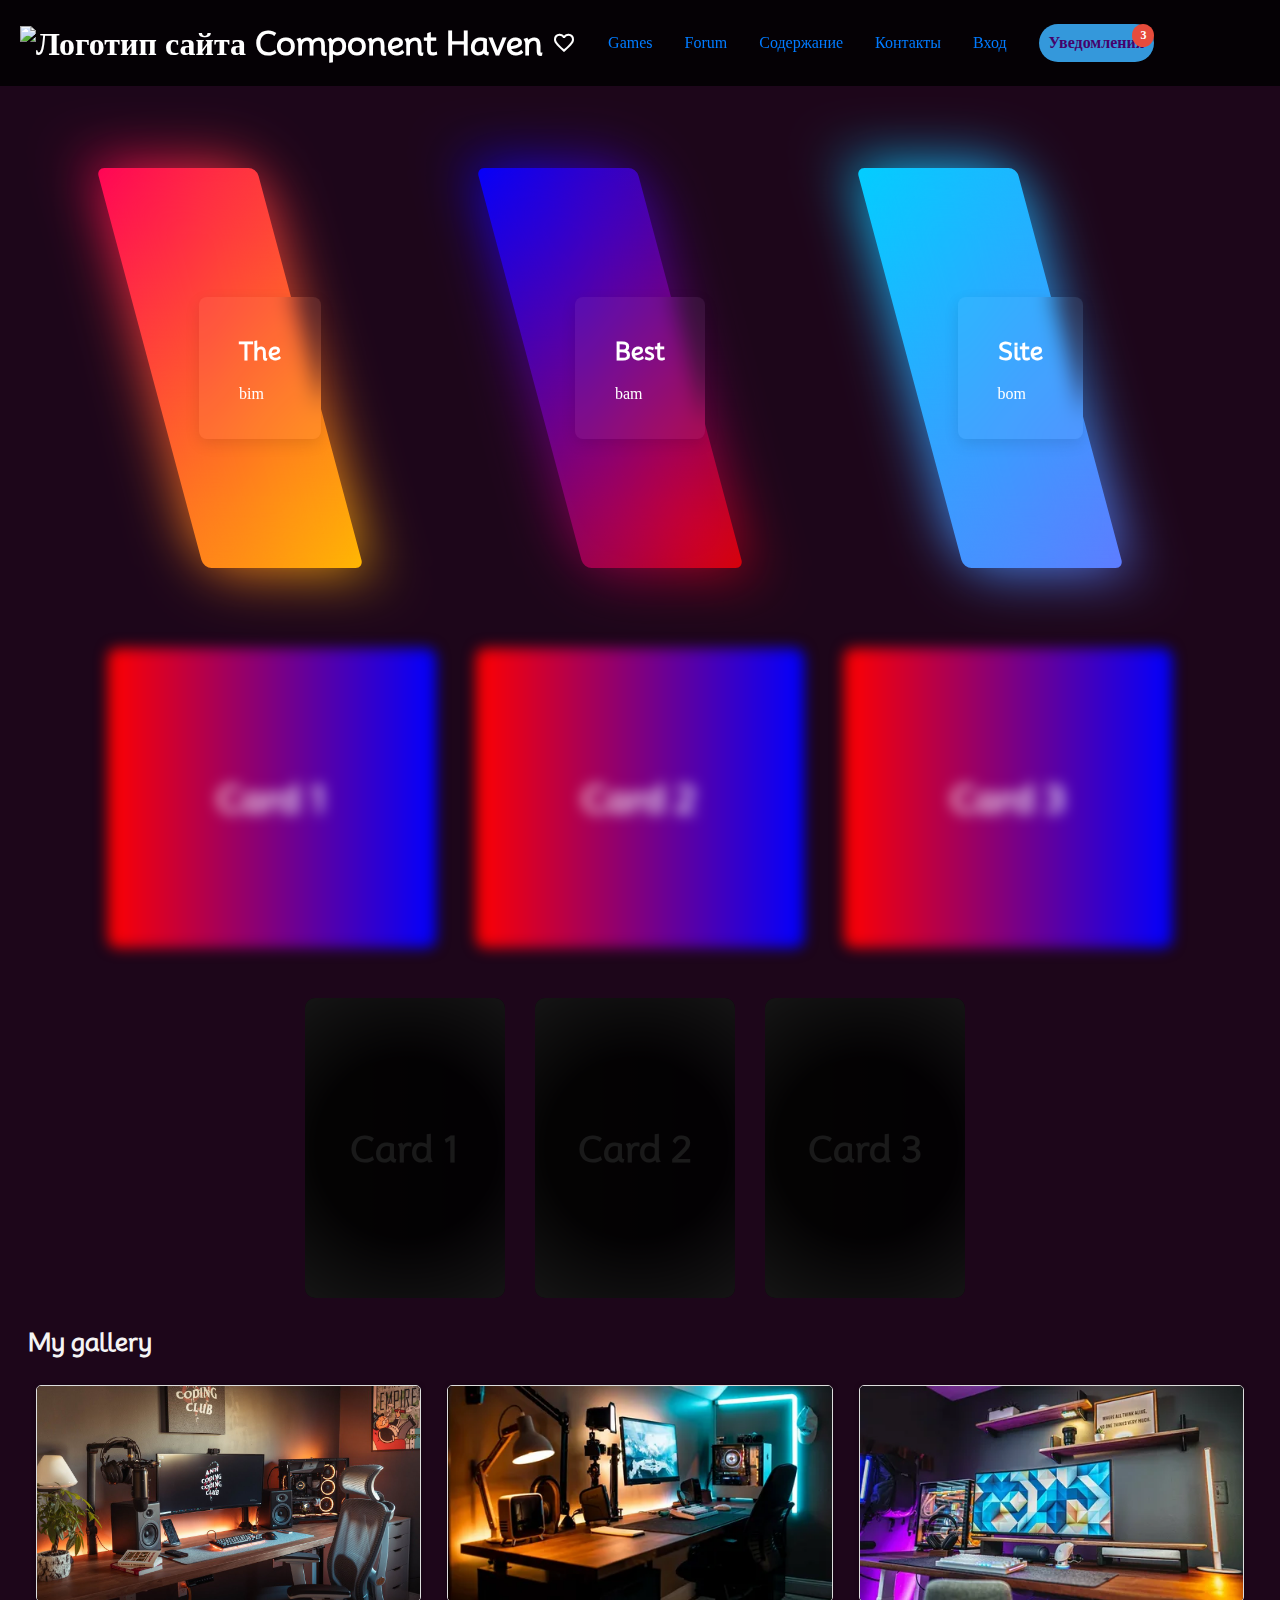
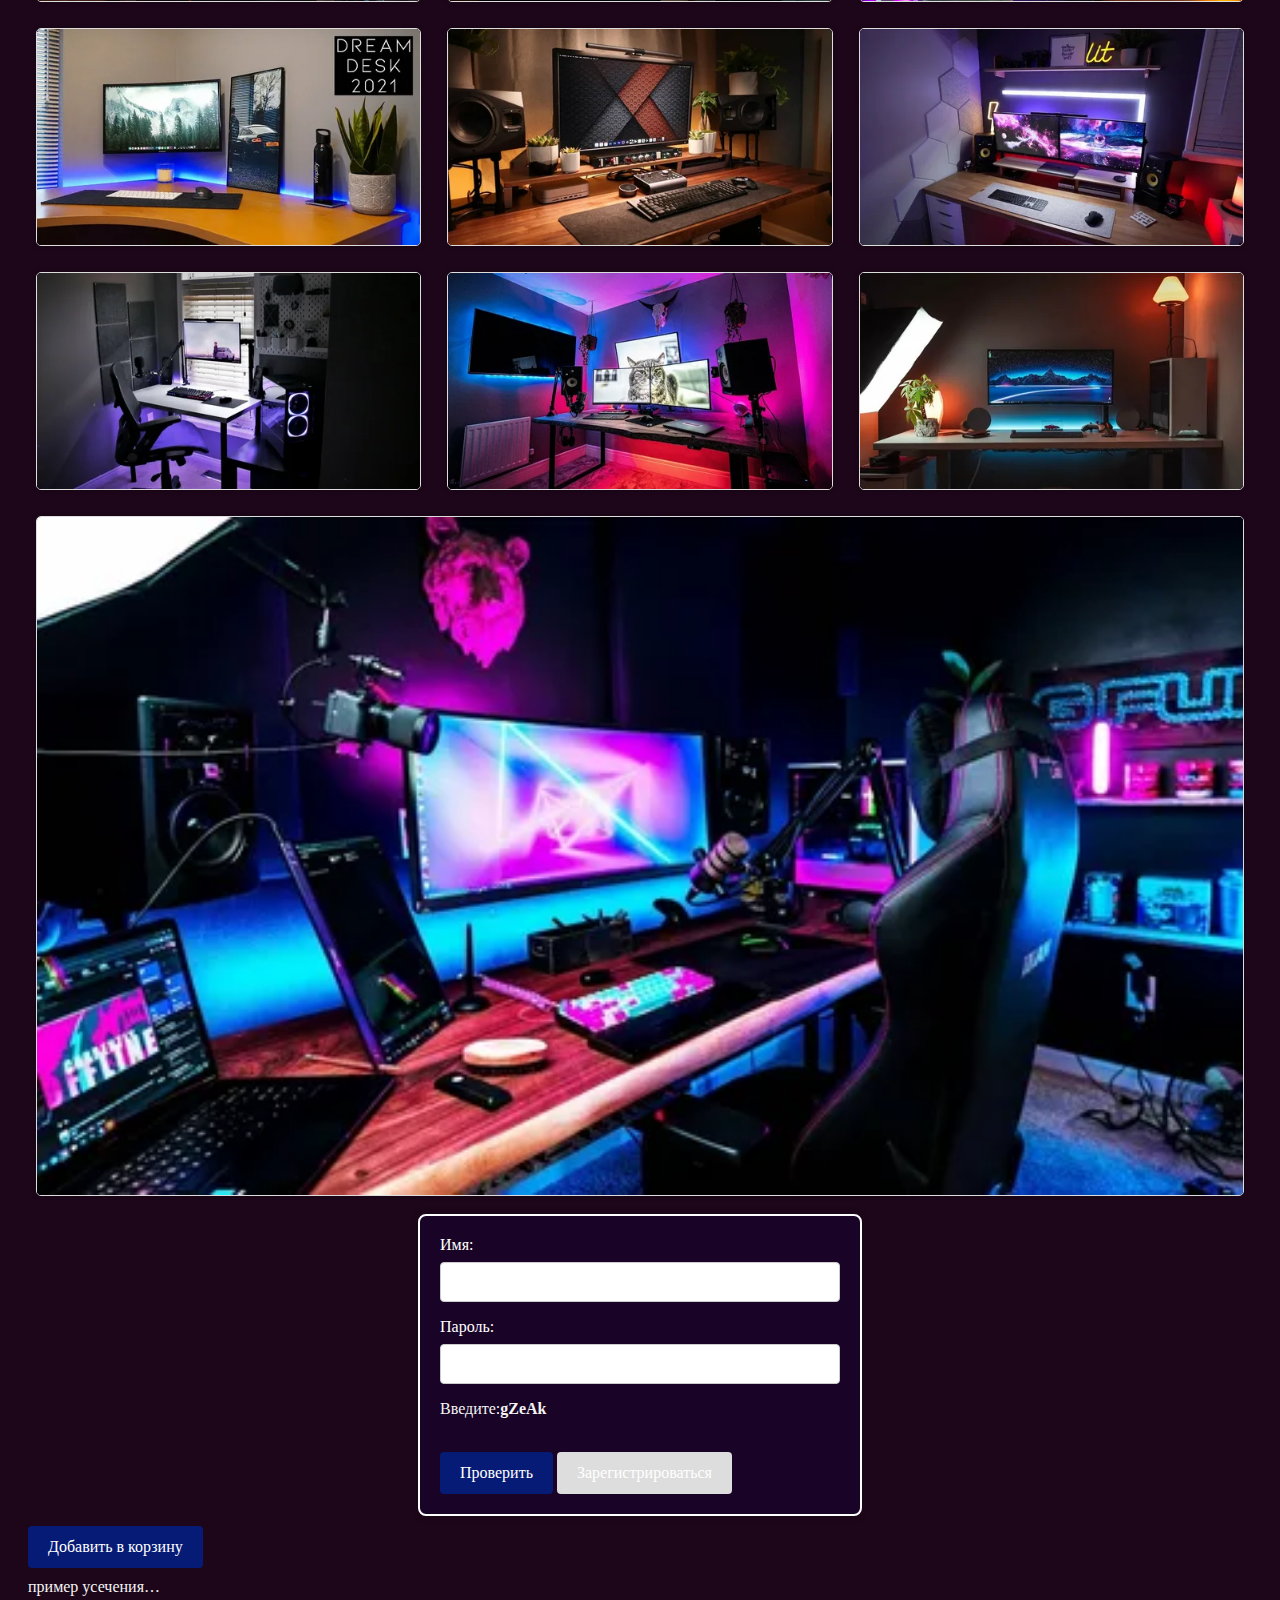
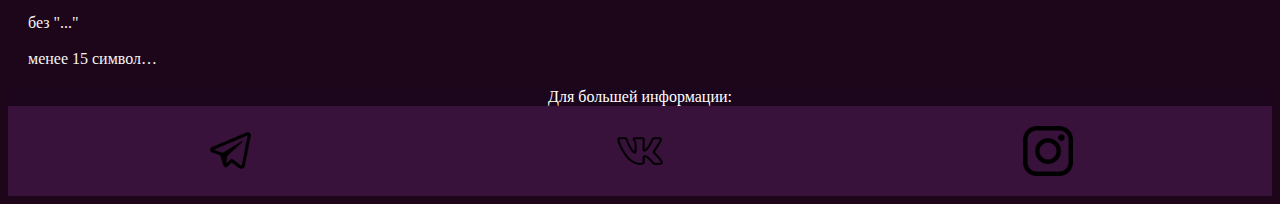
==== commit e92f77b8: "new" ====
--- a/index.html
+++ b/index.html
@@ -141,38 +141,48 @@
         <div class="gallery-item"><img src="image9.jpg" alt="Комплектующее 9"></div>
         <div class="gallery-item"><img src="image10.jpg" alt="Комплектующее 10"></div>
     </div>
-    <div class="like-container">
-        <button id="likeButton" class="like-button">
-            <!--<svg class="heart-icon" xmlns="http://www.w3.org/2000/svg" viewBox="0 0 24 24">
-                <path d="M12 21.35l-1.45-1.32C5.4 15.36 2 12.28 2 8.5 2 5.42 4.42 3 7.5 3c1.74 0 3.41.81 4.5 2.09C16.09 3.81 17.76 3 19.5 3 22.58 3 25 5.42 25 8.5c0 3.78-3.4 6.86-8.55 11.54L12 21.35z"/>
-            </svg>-->
-            <span class="heart"></span>
-            <span class="like-count">0</span>
-            <div class="drawing-container"></div>
-        </button>
-    </div>
+
+<!--    <button id="likeButton" class="like-button">❤️ Like <span class="like-count">0</span> </button>-->
+<!--&lt;!&ndash;    div class="like-count">0</div><&ndash;&gt;-->
+<!--    <div class="drawing-container"></div>-->
+
+
+
+    <form id="registrationForm">
+        <label for="username">Имя:</label>
+        <input type="text" id="username" name="username" required>
+        <br>
+        <label for="password">Пароль:</label>
+        <input type="password" id="password" name="password" required>
+        <br>
+        <div class="captcha-container" id="captchaContainer"></div>
+        <br>
+        <button type="button" onclick="checkCaptcha()">Проверить</button>
+        <button type="submit" id="registerButton" disabled>Зарегистрироваться</button>
+    </form>
+
+
+    <button type="button" onclick="addToCart()">Добавить в корзину</button>
+    <div id="cartValueContainer"></div>
+
+    <div class="cardb-container3">
+        <div class="cardb" id="card11">
+            <h10 id="card1Title">пример усечения текста</h10>
+
+        </div>
+        <br>
+        <div class="cardb" id="card12">
+            <h10 id="card2Title">без "..."</h10>
+        </div>
+        <br>
+        <div class="cardb" id="card13">
+            <h10 id="card3Title">менее 15 символов</h10>
+        </div>
+    </div>
+
+
+
 </main>
-<footer>
-    Для большей информации:
-    <address>
-        <div class="social-buttons">
-            <div class="social-button">
-                <img src="telegram.png" alt="Telegram">
-            </div>
-            <div class="social-button">
-                <img src="vk.png" alt="Vk">
-            </div>
-            <div class="social-button">
-                <img src="inst.png" alt="Instagram">
-            </div>
-        </div>
-    </address>
-</footer>
-
-<script src="script.js"></script>
-</body>
-</html>
-
 <!--<aside>
     <section>
         <h2>Реклама</h2>
@@ -252,4 +262,25 @@
             </form>
         </div>
     </section>
-</aside>-->+</aside>-->
+
+<footer>
+    Для большей информации:
+    <address>
+        <div class="social-buttons">
+            <div class="social-button">
+                <img src="telegram.png" alt="Telegram">
+            </div>
+            <div class="social-button">
+                <img src="vk.png" alt="Vk">
+            </div>
+            <div class="social-button">
+                <img src="inst.png" alt="Instagram">
+            </div>
+        </div>
+    </address>
+</footer>
+
+<script src="script.js"></script>
+</body>
+</html>--- a/style.css
+++ b/style.css
@@ -558,14 +558,11 @@
     border: 1px solid #ddd;
     border-radius: 5px;
     box-shadow: 0 0 5px rgba(0, 0, 0, 0.3);
-    transition: box-shadow 0.3s ease-in-out, transform 0.3s ease-in-out;
-
+    transition: box-shadow 0.3s ease-in-out;
 }
 
 .gallery-item:hover {
     box-shadow: 0 0 10px rgba(0, 0, 0, 0.5);
-    transform: scale(1.1);
-
 }
 
 .gallery-item img {
@@ -719,7 +716,7 @@
     backdrop-filter: blur(10px);
     opacity: 0;
     transition: 0.1s;
-    animation: animate 2s ease-in-out infinite;
+    animation: animate 2s ease-in-out  infinite;
     card-shadow: 0 5px 15px rgba(0, 0, 0, 0.08)
 }
 
@@ -908,16 +905,13 @@
 .card3:hover::before {
     opacity: 0;
 }
-
-.card3 span {
+.card3 span{
     opacity: 0;
 }
-
-.card3:hover span {
+.card3:hover span{
     opacity: 1;
 }
-
-.card3 span:nth-child(1) {
+.card3 span:nth-child(1){
     position: absolute;
     top: 0;
     left: 0;
@@ -926,8 +920,7 @@
     background: linear-gradient(to right, transparent, #00ffff);
     animation: animate1 2s linear infinite;
 }
-
-.card3 span:nth-child(2) {
+.card3 span:nth-child(2){
     position: absolute;
     top: 0;
     right: 0;
@@ -937,8 +930,7 @@
     animation: animate2 2s linear infinite;
     animation-delay: -1s;
 }
-
-.card3 span:nth-child(3) {
+.card3 span:nth-child(3){
     position: absolute;
     bottom: 0;
     left: 0;
@@ -949,7 +941,7 @@
 }
 
 
-.card3 span:nth-child(4) {
+.card3 span:nth-child(4){
     position: absolute;
     top: 0;
     left: 0;
@@ -989,59 +981,36 @@
 }
 
 
-@keyframes animate4 {
-    0% {
+@keyframes animate4{
+    0%
+    {
         transform: translateY(100%);
     }
-    100% {
+    100%
+    {
         transform: translateY(-100%);
     }
 }
 
 
+
+
 .like-button {
-    padding: 10px 15px;
+    padding: 10px;
     font-size: 16px;
     cursor: pointer;
-    background-color: rgba(66, 210, 255, 0.44);
-    color: #fff;
-    border: none;
-    border-radius: 5px;
-    display: flex;
-    align-items: center;
-    justify-content: center;
-    transition: background-color 0.3s ease;
-}
-
-.like-button.clicked {
-    background-color: #e74c3c;
+    background-color: white;
+    color: black;
 }
 
 .like-count {
-    margin-left: 18px;
-}
-
-.heart {
-    height: 60px;
-    width: 60px;
-    background: url("img.png") no-repeat;
-    background-position: left;
-    position: absolute;
-    background-size: 2900%;
-    /*top: 50%;*/
-    left: 15px;
-    /*transform: translate(-50%, -50%);*/
-    /*left: 10px;*/
-}
-
-.heart:hover{
-    background-position: right;
-    animation: animatee .8s steps(28) 1;
+    margin-top: 10px;
+    font-size: 18px;
 }
 
 .dot {
-    width: 8px;
-    height: 8px;
+    width: 5px;
+    height: 5px;
     background-color: #000;
     border-radius: 50%;
     position: absolute;
@@ -1057,15 +1026,54 @@
     pointer-events: none;
 }
 
-@keyframes animatee {
-    0%{
-        background-position: left;
-    }
-    100%{
-        background-position: right;
-    }
-}
-
-
-
-
+
+
+form {
+    background-color: rgba(23, 1, 47, 0.57);
+    padding: 20px;
+    border-radius: 8px;
+    box-shadow: 0 0 10px rgba(0, 0, 0, 0.1);
+    max-width: 400px;
+    width: 90%;
+    border: 2px solid #ffffff;
+    margin: 10px auto;
+}
+
+label {
+    display: block;
+    margin-bottom: 8px;
+    color: #ffffff;
+}
+
+input {
+    width: 100%;
+    padding: 10px;
+    margin-bottom: 16px;
+    box-sizing: border-box;
+    border: 1px solid #ccc;
+    border-radius: 4px;
+    font-size: 16px;
+}
+
+.captcha-container {
+    margin-bottom: 16px;
+}
+
+button {
+    padding: 12px 20px;
+    font-size: 16px;
+    background-color: #061b75;
+    color: #fff;
+    border: none;
+    border-radius: 4px;
+    cursor: pointer;
+}
+
+button:disabled {
+    background-color: #ddd;
+    cursor: not-allowed;
+}
+
+.cardb-container3{
+    margin-top: 10px;
+}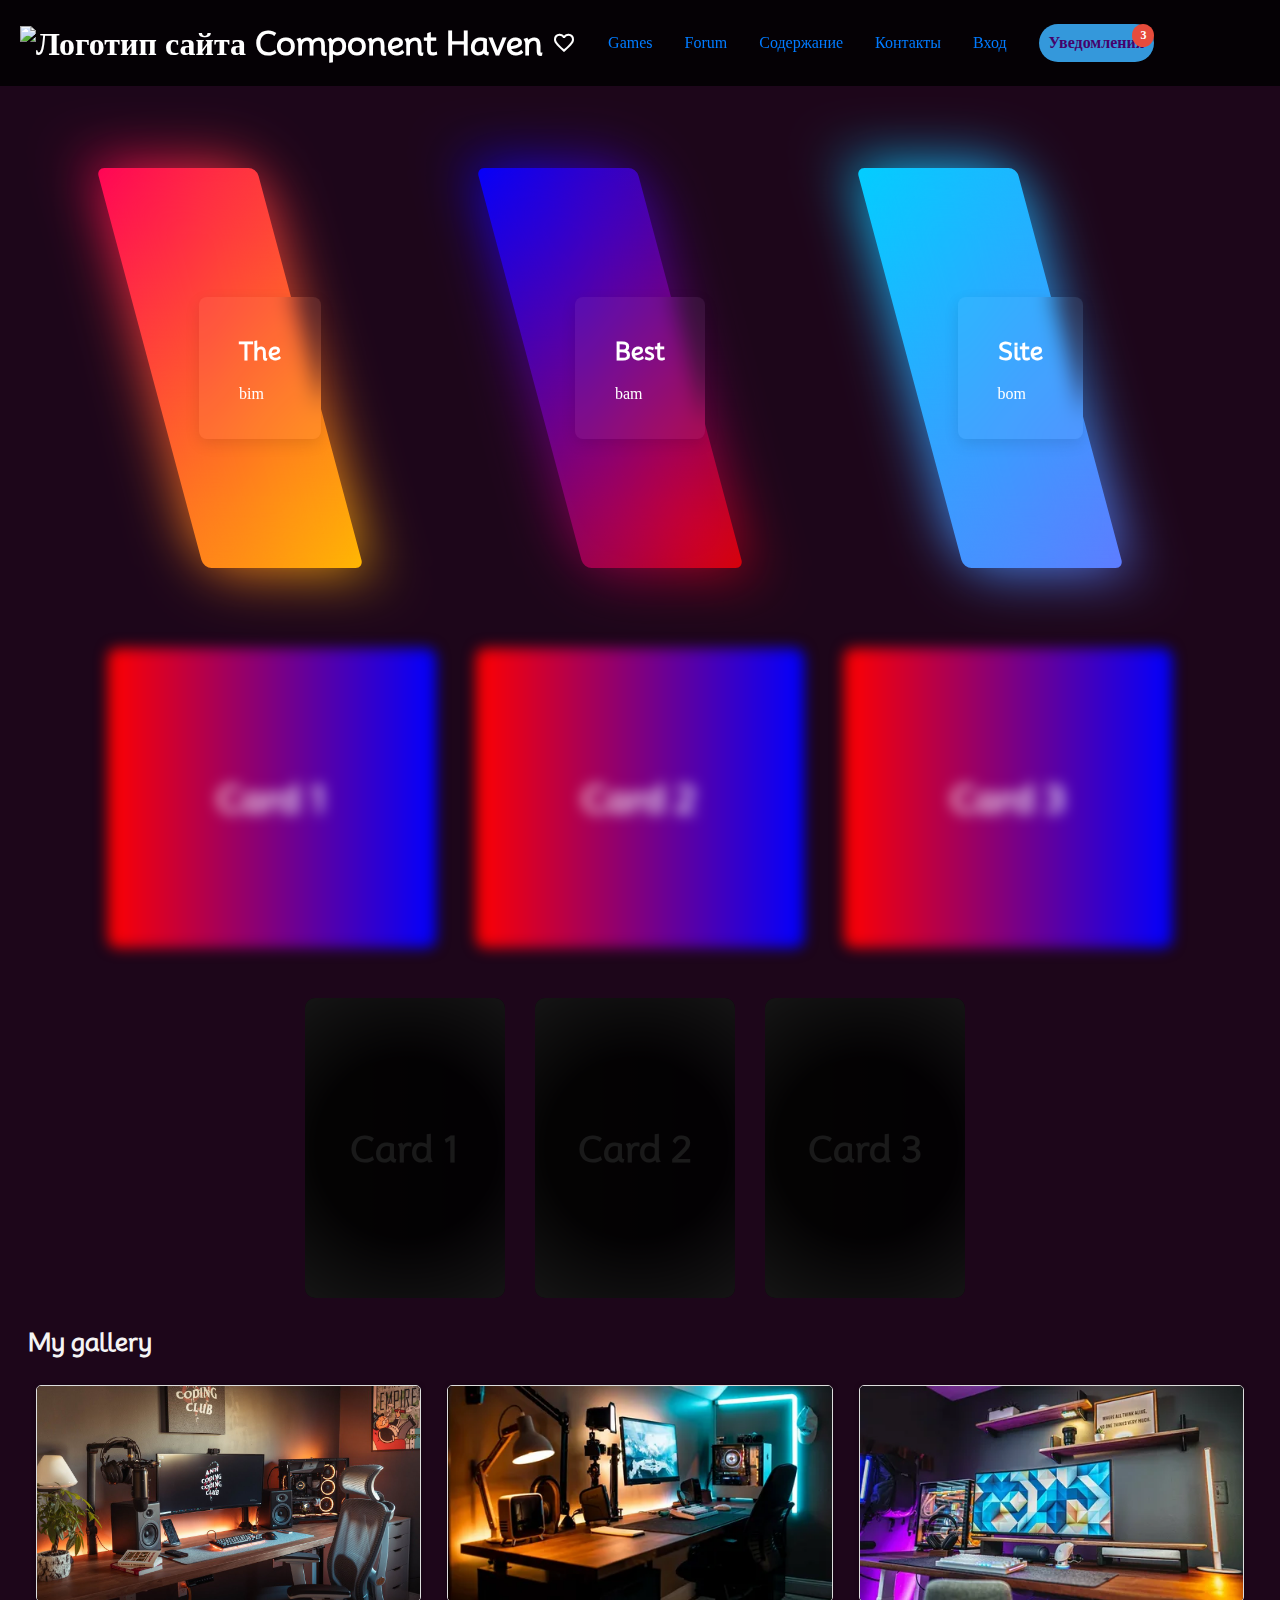
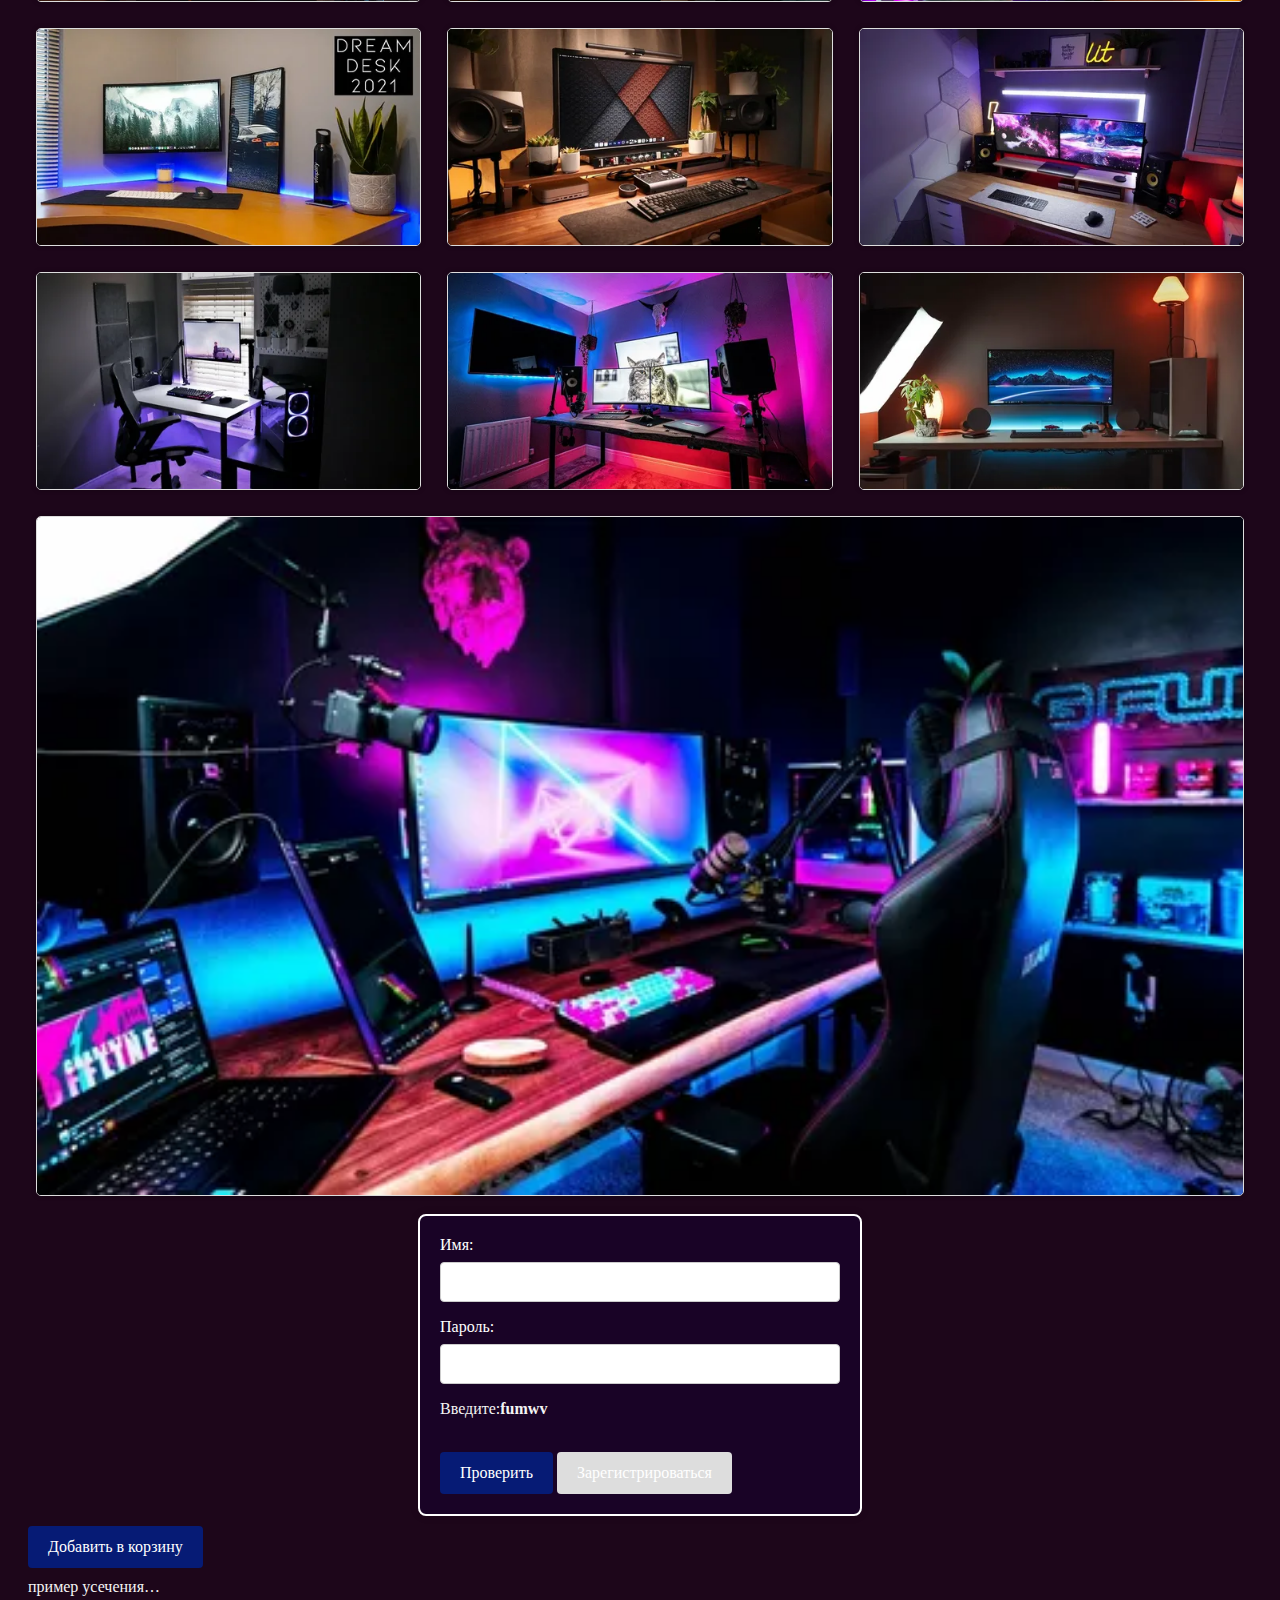
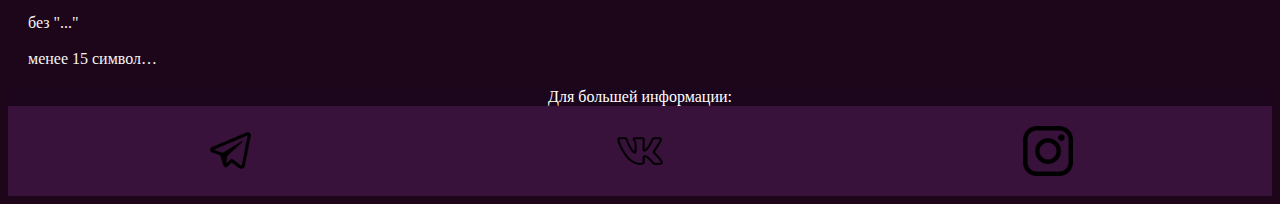
==== commit 0c44b757: "new" ====
--- a/index.html
+++ b/index.html
@@ -147,7 +147,7 @@
 <!--    <div class="drawing-container"></div>-->
 
 
-
+<!---->
     <form id="registrationForm">
         <label for="username">Имя:</label>
         <input type="text" id="username" name="username" required>
--- a/style.css
+++ b/style.css
@@ -1076,4 +1076,5 @@
 
 .cardb-container3{
     margin-top: 10px;
-}+}
+/**/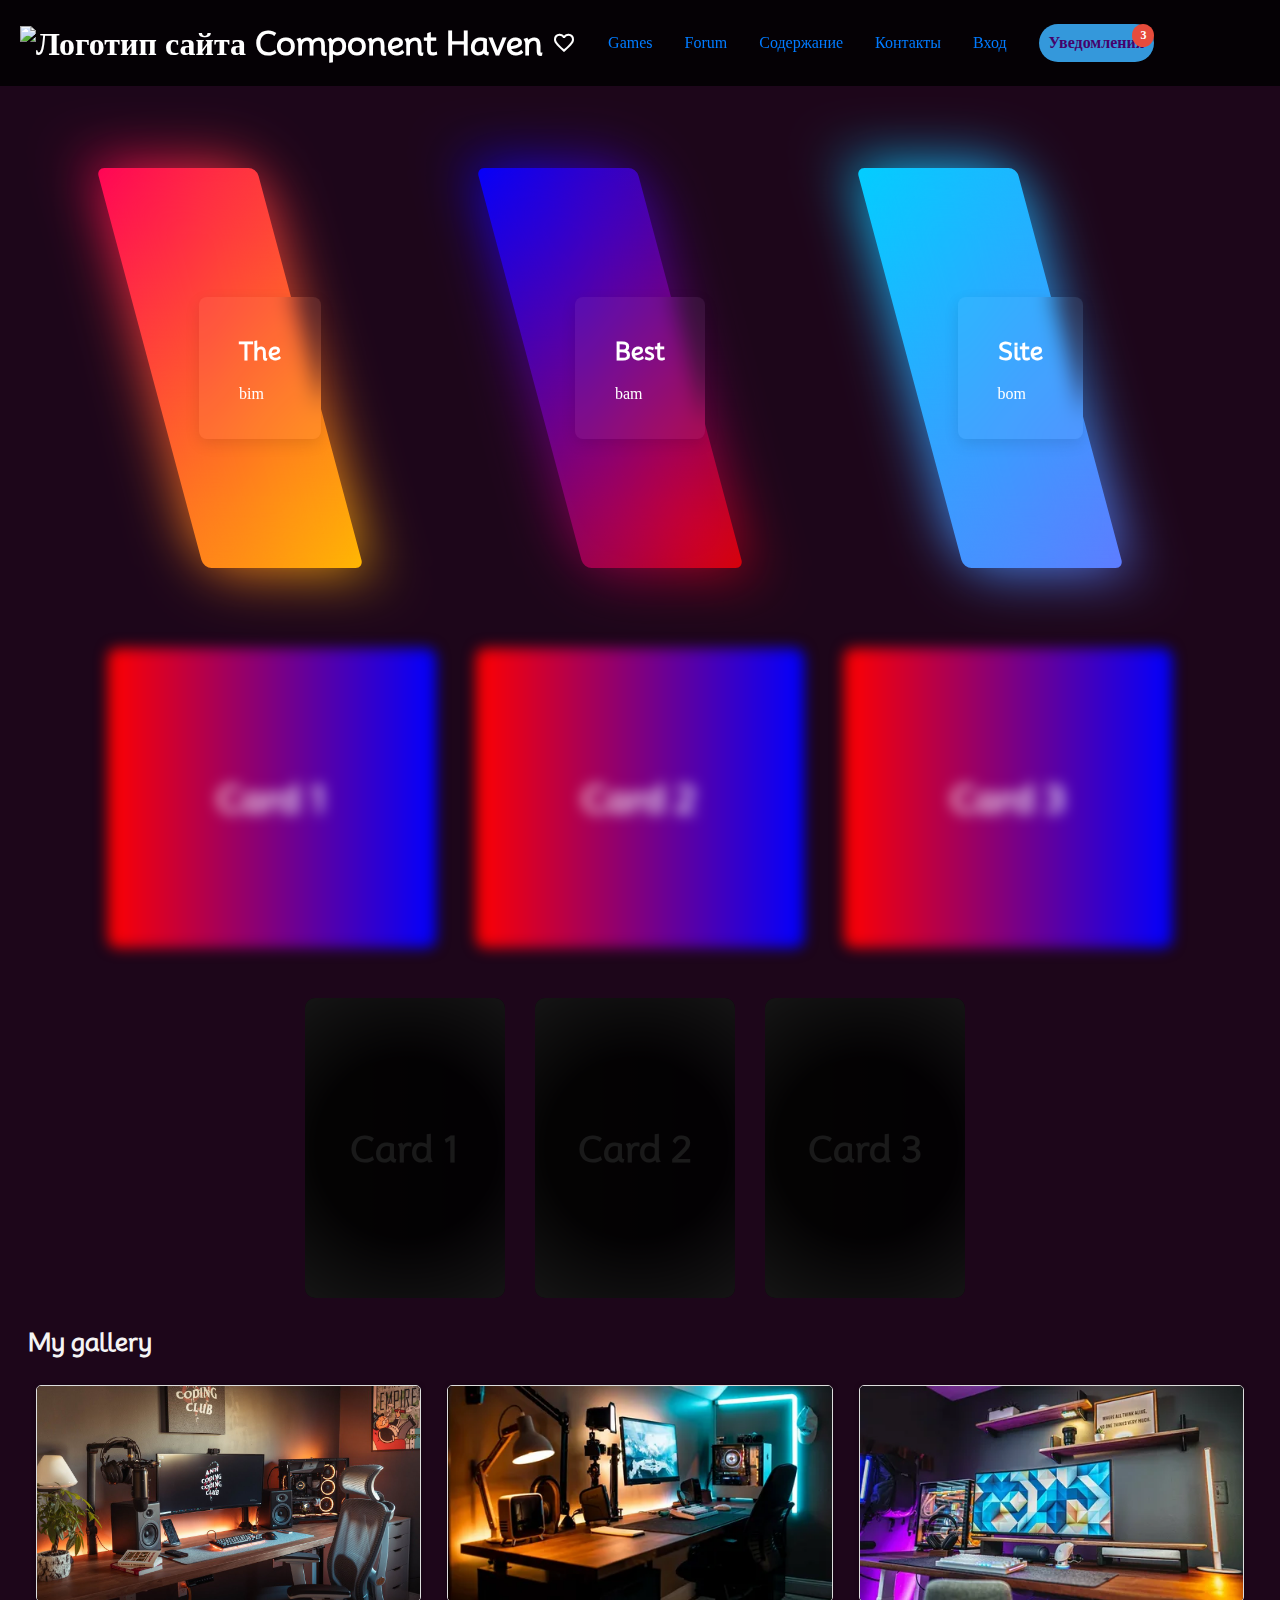
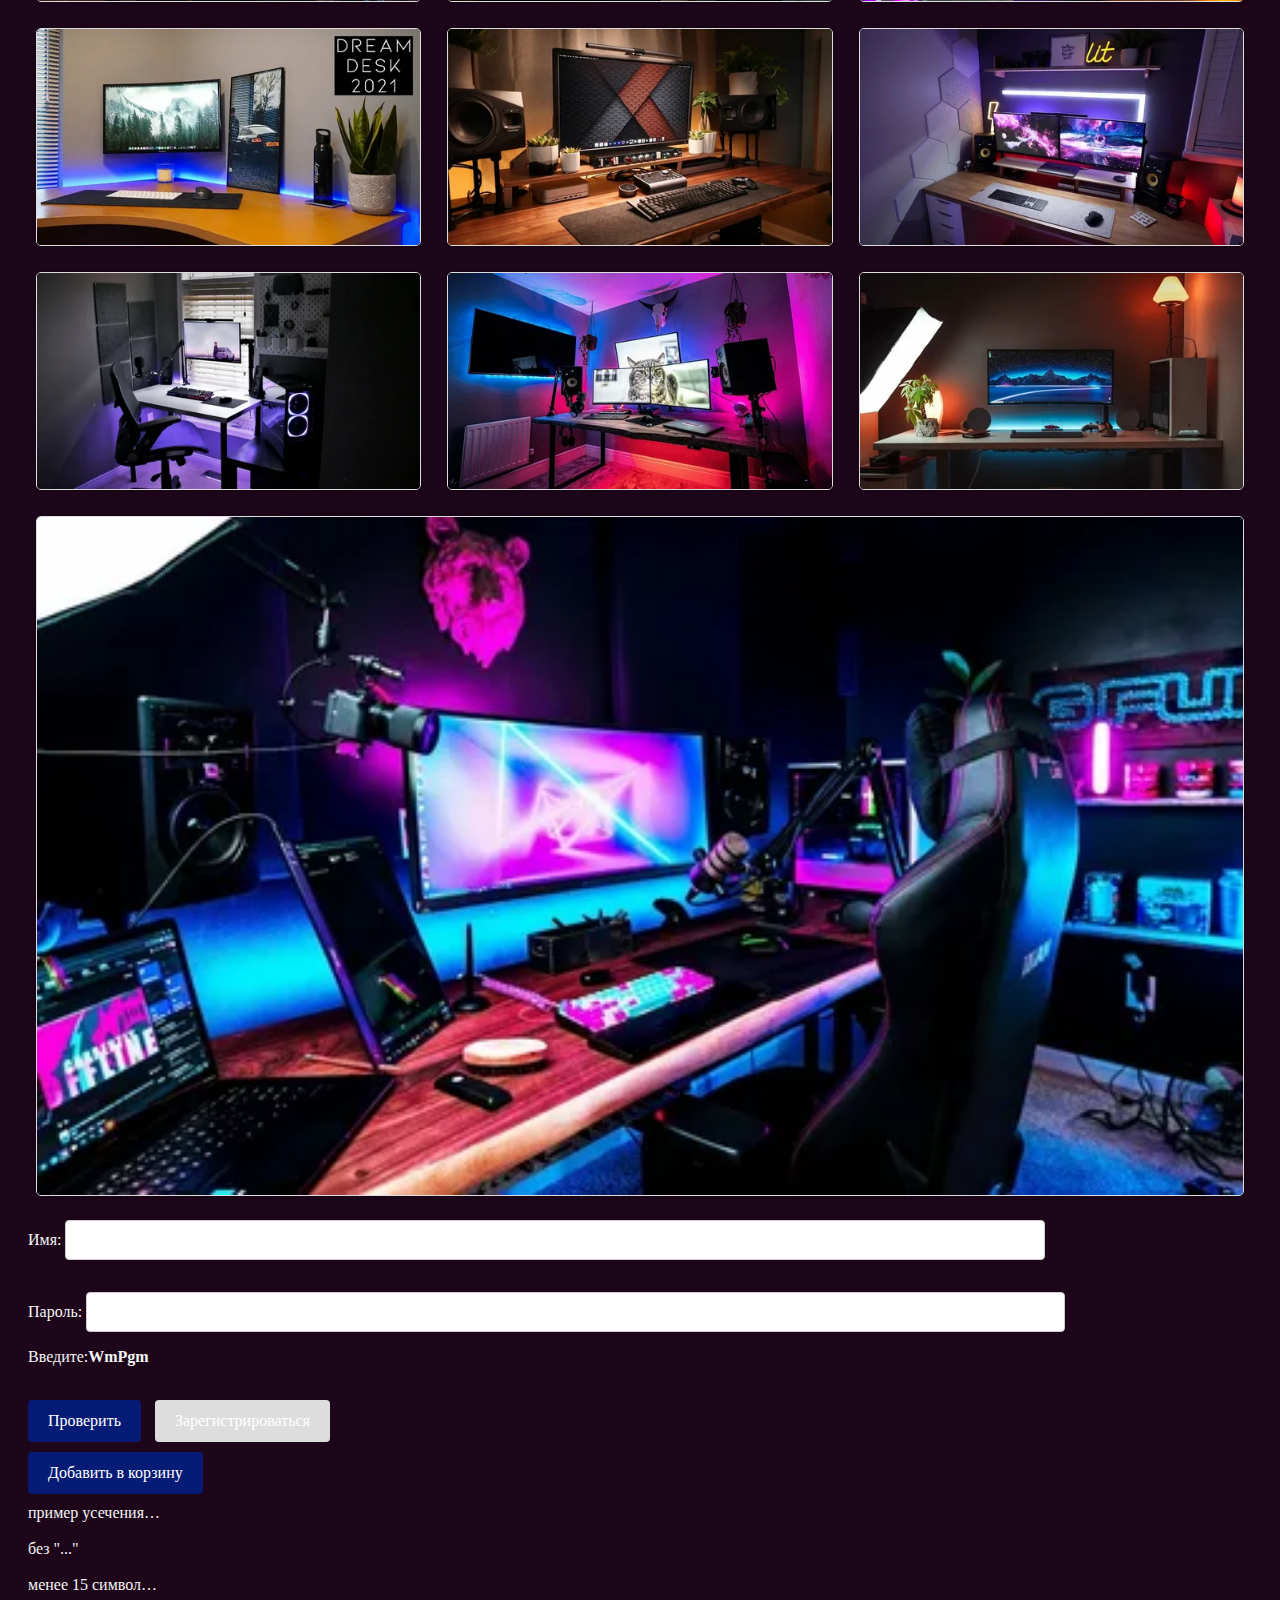
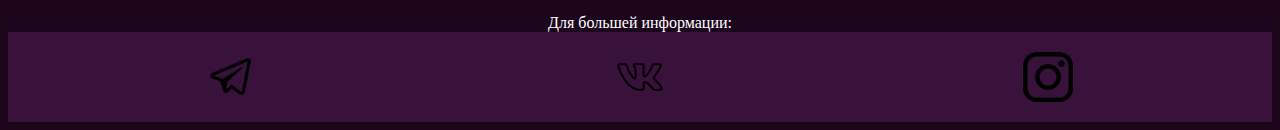
==== commit edf5d4ad: "new" ====
--- a/index.html
+++ b/index.html
@@ -147,7 +147,7 @@
 <!--    <div class="drawing-container"></div>-->
 
 
-<!---->
+
     <form id="registrationForm">
         <label for="username">Имя:</label>
         <input type="text" id="username" name="username" required>
--- a/style.css
+++ b/style.css
@@ -558,11 +558,14 @@
     border: 1px solid #ddd;
     border-radius: 5px;
     box-shadow: 0 0 5px rgba(0, 0, 0, 0.3);
-    transition: box-shadow 0.3s ease-in-out;
+    transition: box-shadow 0.3s ease-in-out, transform 0.3s ease-in-out;
+
 }
 
 .gallery-item:hover {
     box-shadow: 0 0 10px rgba(0, 0, 0, 0.5);
+    transform: scale(1.05);
+
 }
 
 .gallery-item img {
@@ -716,7 +719,7 @@
     backdrop-filter: blur(10px);
     opacity: 0;
     transition: 0.1s;
-    animation: animate 2s ease-in-out  infinite;
+    animation: animate 2s ease-in-out infinite;
     card-shadow: 0 5px 15px rgba(0, 0, 0, 0.08)
 }
 
@@ -905,13 +908,16 @@
 .card3:hover::before {
     opacity: 0;
 }
-.card3 span{
+
+.card3 span {
     opacity: 0;
 }
-.card3:hover span{
+
+.card3:hover span {
     opacity: 1;
 }
-.card3 span:nth-child(1){
+
+.card3 span:nth-child(1) {
     position: absolute;
     top: 0;
     left: 0;
@@ -920,7 +926,8 @@
     background: linear-gradient(to right, transparent, #00ffff);
     animation: animate1 2s linear infinite;
 }
-.card3 span:nth-child(2){
+
+.card3 span:nth-child(2) {
     position: absolute;
     top: 0;
     right: 0;
@@ -930,7 +937,8 @@
     animation: animate2 2s linear infinite;
     animation-delay: -1s;
 }
-.card3 span:nth-child(3){
+
+.card3 span:nth-child(3) {
     position: absolute;
     bottom: 0;
     left: 0;
@@ -941,7 +949,7 @@
 }
 
 
-.card3 span:nth-child(4){
+.card3 span:nth-child(4) {
     position: absolute;
     top: 0;
     left: 0;
@@ -981,36 +989,59 @@
 }
 
 
-@keyframes animate4{
-    0%
-    {
+@keyframes animate4 {
+    0% {
         transform: translateY(100%);
     }
-    100%
-    {
+    100% {
         transform: translateY(-100%);
     }
 }
 
 
-
-
 .like-button {
-    padding: 10px;
+    padding: 10px 15px;
     font-size: 16px;
     cursor: pointer;
-    background-color: white;
-    color: black;
+    background-color: rgba(66, 210, 255, 0.44);
+    color: #fff;
+    border: none;
+    border-radius: 5px;
+    display: flex;
+    align-items: center;
+    justify-content: center;
+    transition: background-color 0.3s ease;
+}
+
+.like-button.clicked {
+    background-color: #e74c3c;
 }
 
 .like-count {
-    margin-top: 10px;
-    font-size: 18px;
+    margin-left: 18px;
+}
+
+.heart {
+    height: 60px;
+    width: 60px;
+    background: url("img.png") no-repeat;
+    background-position: left;
+    position: absolute;
+    background-size: 2900%;
+    /*top: 50%;*/
+    left: 15px;
+    /*transform: translate(-50%, -50%);*/
+    /*left: 10px;*/
+}
+
+.heart:hover {
+    background-position: right;
+    animation: animatee .8s steps(28) 1;
 }
 
 .dot {
-    width: 5px;
-    height: 5px;
+    width: 8px;
+    height: 8px;
     background-color: #000;
     border-radius: 50%;
     position: absolute;
@@ -1026,29 +1057,20 @@
     pointer-events: none;
 }
 
-
-
-form {
-    background-color: rgba(23, 1, 47, 0.57);
-    padding: 20px;
-    border-radius: 8px;
-    box-shadow: 0 0 10px rgba(0, 0, 0, 0.1);
-    max-width: 400px;
-    width: 90%;
-    border: 2px solid #ffffff;
-    margin: 10px auto;
-}
-
-label {
-    display: block;
-    margin-bottom: 8px;
-    color: #ffffff;
+@keyframes animatee {
+    0% {
+        background-position: left;
+    }
+    100% {
+        background-position: right;
+    }
 }
 
 input {
-    width: 100%;
+    width: 80%;
     padding: 10px;
     margin-bottom: 16px;
+    margin-top: 16px;
     box-sizing: border-box;
     border: 1px solid #ccc;
     border-radius: 4px;
@@ -1074,7 +1096,11 @@
     cursor: not-allowed;
 }
 
-.cardb-container3{
+.cardb-container3 {
     margin-top: 10px;
 }
-/**/+
+#registerButton {
+    margin-left: 10px;
+    margin-bottom: 10px;
+}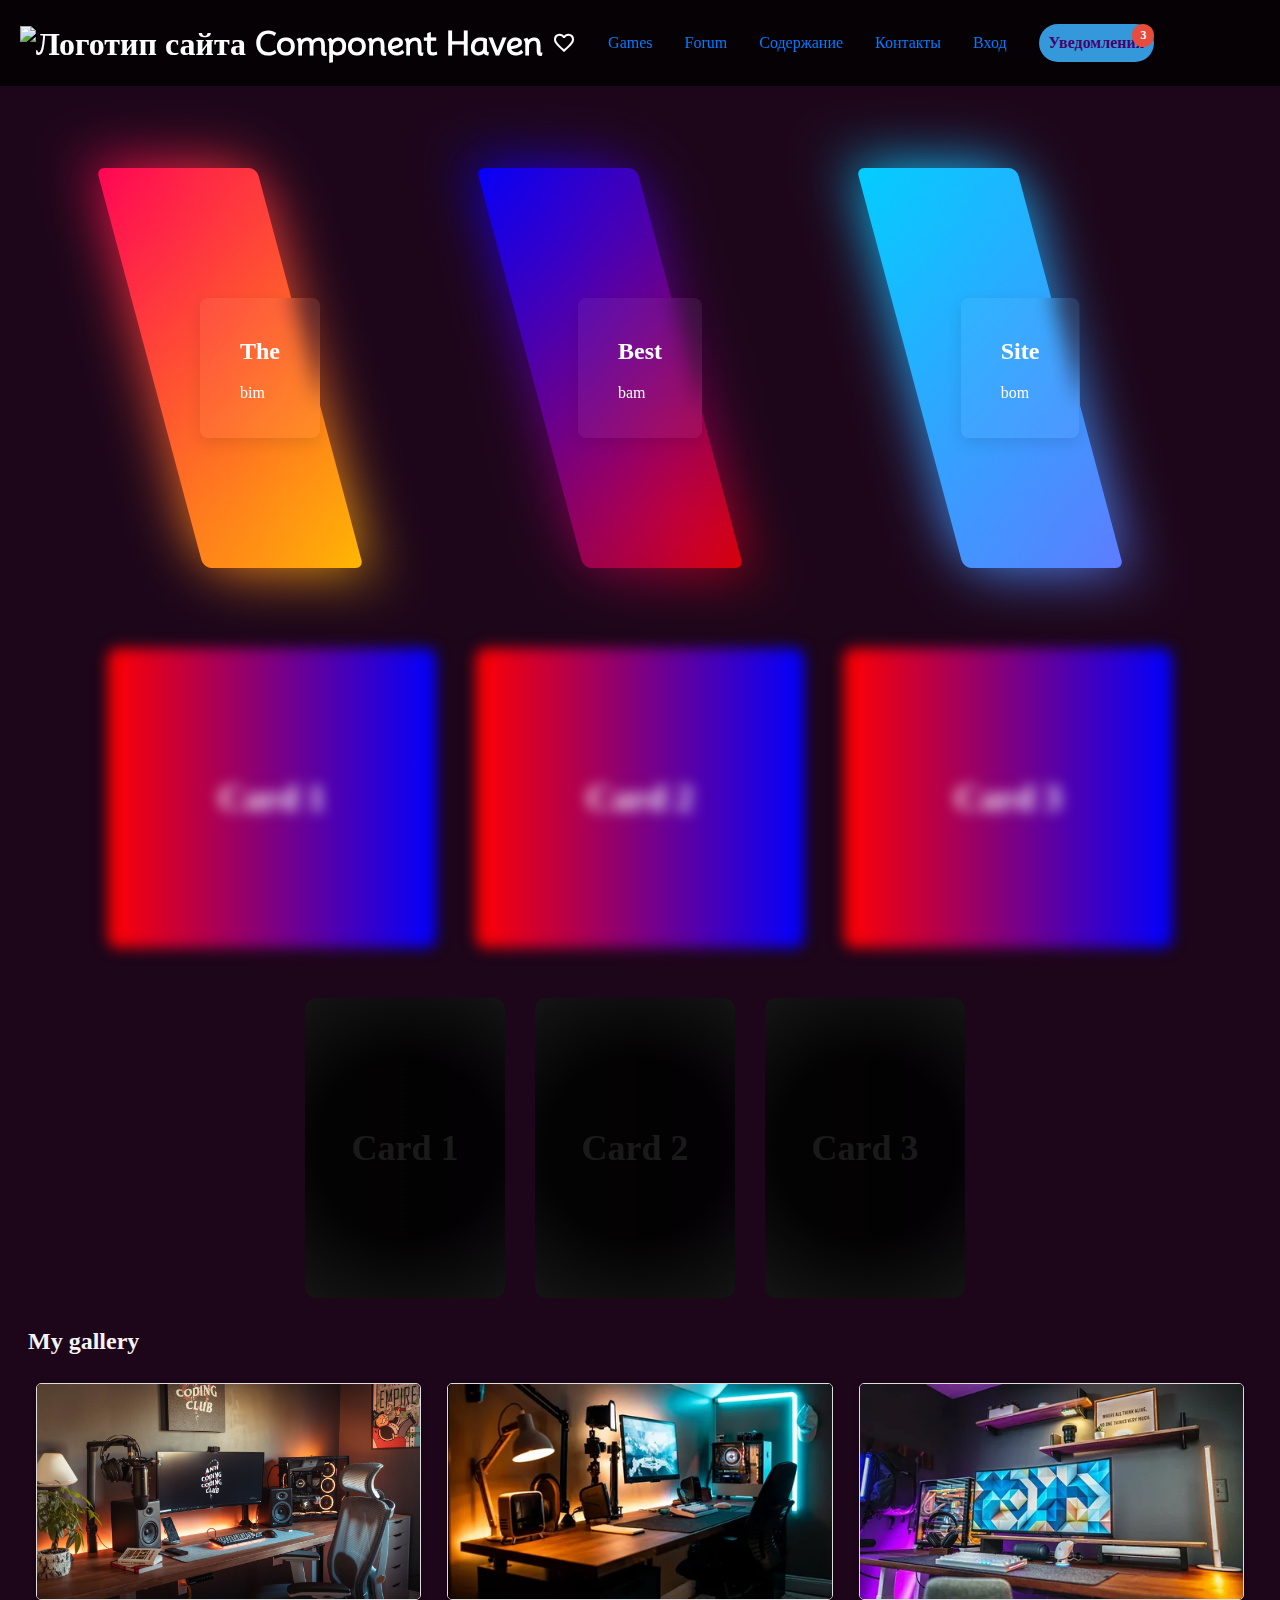
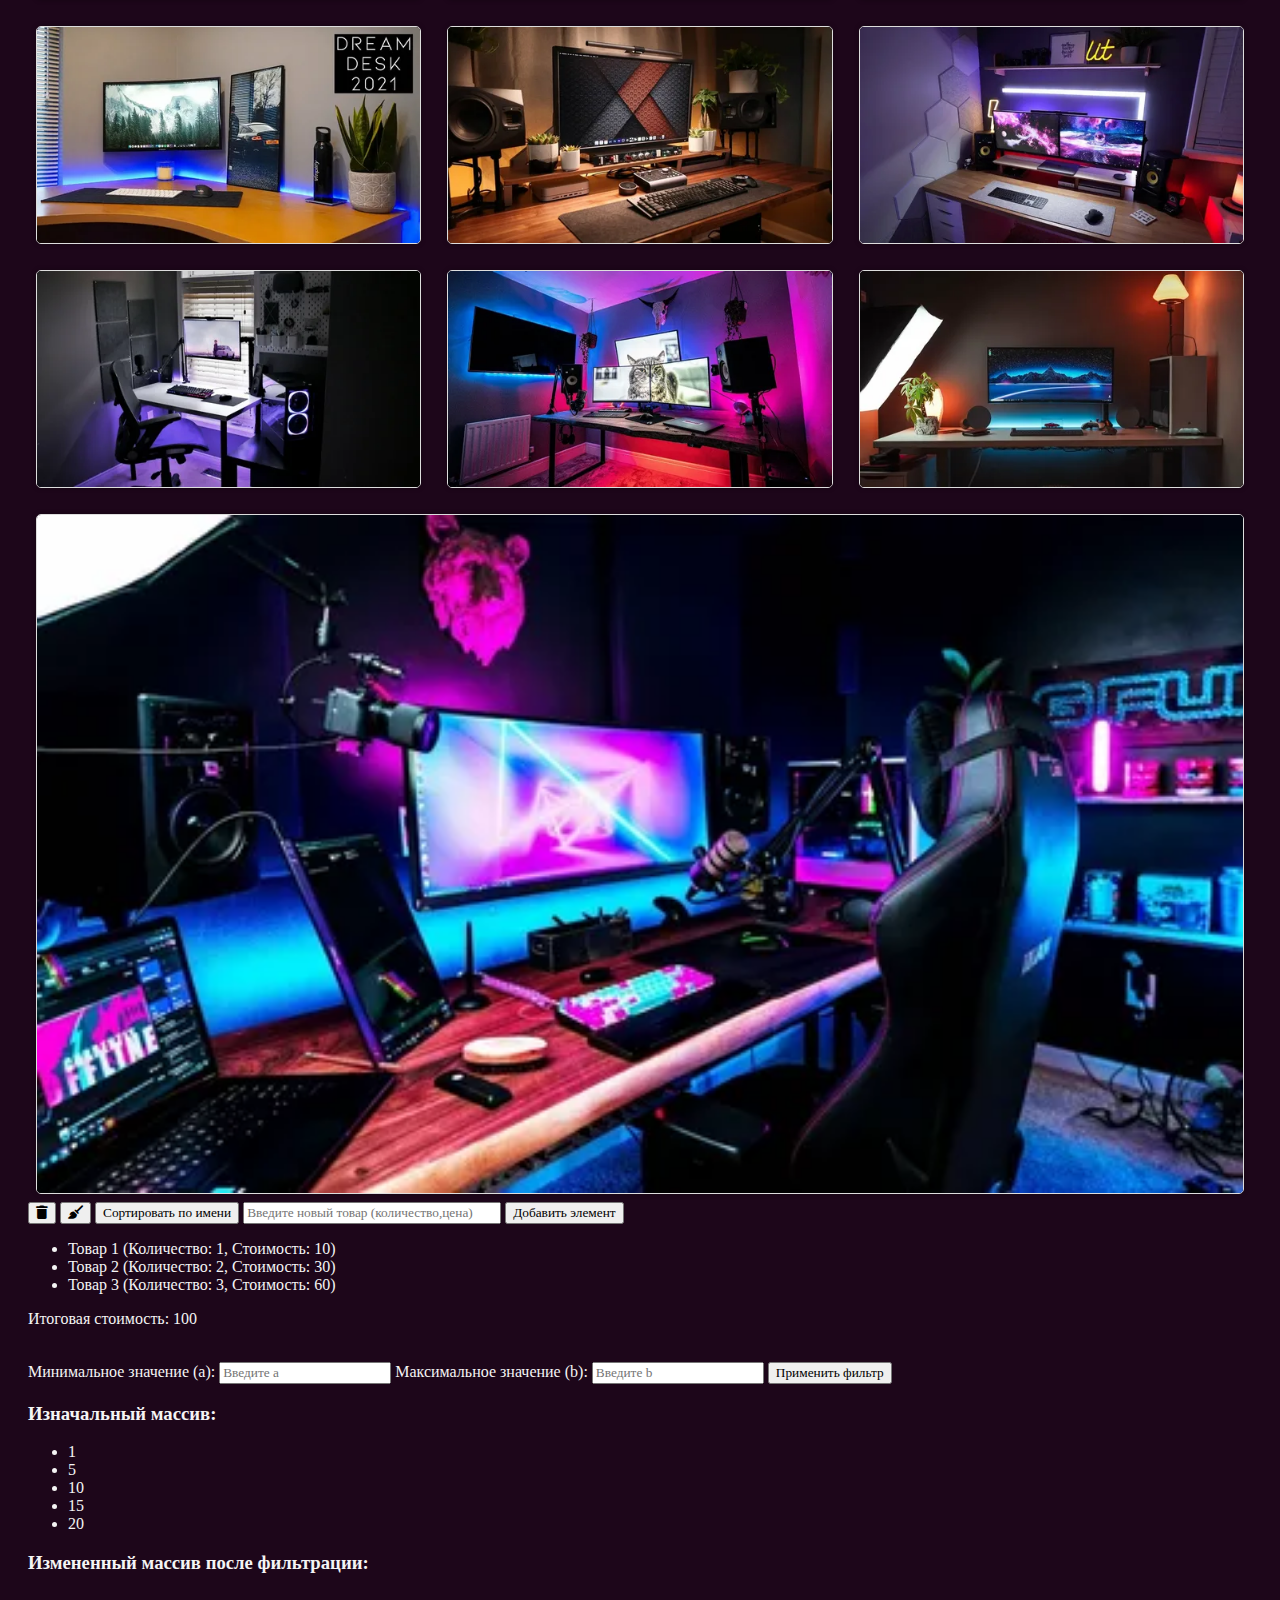
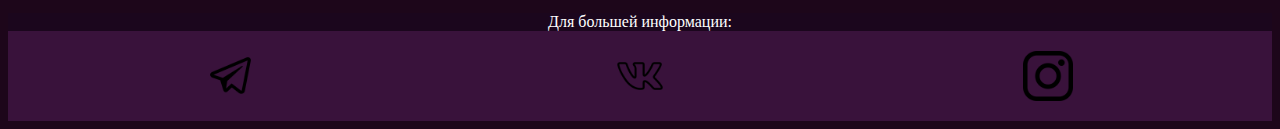
==== commit 386f15c3: "new" ====
--- a/index.html
+++ b/index.html
@@ -12,6 +12,7 @@
     <link href="https://fonts.googleapis.com/css2?family=Mooli&display=swap" rel="stylesheet">
     <link rel="stylesheet"
           href="https://fonts.googleapis.com/css2?family=Material+Symbols+Outlined:opsz,wght,FILL,GRAD@24,400,0,0"/>
+    <link rel="stylesheet" href="https://libs.cdnjs.net/font-awesome/6.4.2/css/all.css">
 </head>
 
 <body>
@@ -142,127 +143,126 @@
         <div class="gallery-item"><img src="image10.jpg" alt="Комплектующее 10"></div>
     </div>
 
-<!--    <button id="likeButton" class="like-button">❤️ Like <span class="like-count">0</span> </button>-->
-<!--&lt;!&ndash;    div class="like-count">0</div><&ndash;&gt;-->
-<!--    <div class="drawing-container"></div>-->
-
-
-
-    <form id="registrationForm">
-        <label for="username">Имя:</label>
-        <input type="text" id="username" name="username" required>
-        <br>
-        <label for="password">Пароль:</label>
-        <input type="password" id="password" name="password" required>
-        <br>
-        <div class="captcha-container" id="captchaContainer"></div>
-        <br>
-        <button type="button" onclick="checkCaptcha()">Проверить</button>
-        <button type="submit" id="registerButton" disabled>Зарегистрироваться</button>
-    </form>
-
-
-    <button type="button" onclick="addToCart()">Добавить в корзину</button>
-    <div id="cartValueContainer"></div>
-
-    <div class="cardb-container3">
-        <div class="cardb" id="card11">
-            <h10 id="card1Title">пример усечения текста</h10>
-
-        </div>
-        <br>
-        <div class="cardb" id="card12">
-            <h10 id="card2Title">без "..."</h10>
-        </div>
-        <br>
-        <div class="cardb" id="card13">
-            <h10 id="card3Title">менее 15 символов</h10>
-        </div>
-    </div>
-
-
-
+    <button onclick="changeItem()"><i class="fa-solid fa-trash"></i></button>
+    <button onclick="clearArray()"><i class="fa-solid fa-broom"></i></button>
+    <button onclick="sortByName()">Сортировать по имени</button>
+    <input type="text" id="newItemInput" placeholder="Введите новый товар (количество,цена)">
+    <button onclick="addItem()">Добавить элемент</button>
+    <ul id="cartItems"></ul>
+    <p>Итоговая стоимость: <span id="totalCost">0</span></p>
+    <br>
+    <label for="minValue">Минимальное значение (a): </label>
+    <input type="number" id="minValue" step="any" placeholder="Введите a">
+
+    <label for="maxValue">Максимальное значение (b): </label>
+    <input type="number" id="maxValue" step="any" placeholder="Введите b">
+
+    <button onclick="applyFilter()">Применить фильтр</button>
+
+    <h3>Изначальный массив:</h3>
+    <div id="originalArray"></div>
+
+    <h3>Измененный массив после фильтрации:</h3>
+    <div id="filteredArray"></div>
+
+    <script>
+        let items = [
+            {name: 'Товар 1', quantity: 1, price: 10},
+            {name: 'Товар 2', quantity: 2, price: 15},
+            {name: 'Товар 3', quantity: 3, price: 20},
+        ];
+        let sortAscending = false;
+
+        function displayItems() {
+            const cartItemsElement = document.getElementById('cartItems');
+            const totalCostElement = document.getElementById('totalCost');
+
+            cartItemsElement.innerHTML = '';
+            let totalCost = 0;
+
+            items.forEach(item => {
+                const listItem = document.createElement('li');
+                listItem.textContent = `${item.name} (Количество: ${item.quantity}, Стоимость: ${item.quantity * item.price})`;
+                cartItemsElement.appendChild(listItem);
+
+                totalCost += item.quantity * item.price;
+            });
+
+            totalCostElement.textContent = totalCost;
+        }
+
+        function changeItem() {
+            if (items.length > 0) {
+                items.shift();
+                displayItems();
+            }
+        }
+
+        function clearArray() {
+            items = [];
+            displayItems();
+        }
+
+        function addItem() {
+            const newItemInput = document.getElementById('newItemInput');
+            const newItemValue = newItemInput.value.trim();
+
+            if (newItemValue !== '') {
+                const [name, quantity, price] = newItemValue.split(',').map(value => value.trim());
+
+                if (name && quantity && price && !isNaN(quantity) && !isNaN(price)) {
+                    items.push({name, quantity: parseInt(quantity), price: parseFloat(price)});
+                    displayItems();
+                    newItemInput.value = '';
+                } else {
+                    alert('Пожалуйста, введите корректные значения для нового товара.');
+                }
+            }
+        }
+
+        function sortByName() {
+            sortAscending = !sortAscending;
+            items.sort((a, b) => {
+                const order = sortAscending ? 1 : -1;
+                return order * a.name.localeCompare(b.name);
+            });
+            displayItems();
+        }
+
+        displayItems();
+
+        function filterArray(arr, a, b) {
+            return arr.filter(element => element >= a && element <= b);
+        }
+
+        function displayArray(arr, elementId) {
+            const displayElement = document.getElementById(elementId);
+            displayElement.innerHTML = '';
+            const list = document.createElement('ul');
+            arr.forEach(element => {
+                const listItem = document.createElement('li');
+                listItem.textContent = element;
+                list.appendChild(listItem);
+            });
+            displayElement.appendChild(list);
+        }
+
+        function applyFilter() {
+            const minValue = parseFloat(document.getElementById('minValue').value);
+            const maxValue = parseFloat(document.getElementById('maxValue').value);
+            const resultArray = filterArray(inputArray, minValue, maxValue);
+            displayArray(resultArray, 'filteredArray');
+        }
+
+        let inputArray = [1, 5, 10, 15, 20];
+        displayArray(inputArray, 'originalArray');
+    </script>
+
+    <!--    <button id="likeButton" class="like-button">❤️ Like <span class="like-count">0</span> </button>-->
+    <!--&lt;!&ndash;    div class="like-count">0</div><&ndash;&gt;-->
+    <!--    <div class="drawing-container"></div>-->
 </main>
-<!--<aside>
-    <section>
-        <h2>Реклама</h2>
-        <p>Poizon express - лучший сервис доставки кроссовок, одежды и аксессуаров из-за границы.</p>
-        <div>Для заказа заполните форму ниже:
-            <form action="" method="post" autocomplete="off">
-                <fieldset>
-                    <legend>Форма для заказа</legend>
-                    <label for="textInput">Товар:</label>
-                    <input type="text" id="textInput" name="text" placeholder="Enter text" required>
-                    <br>
-
-                    <label for="telInput">Номер телефона:</label>
-                    <input type="tel" id="telInput" name="tel" placeholder="Enter phone number"
-                           pattern="[8]{1}-[0-9]{3}-[0-9]{3}-[0-9]{4}" required>
-
-                    <br>
-
-                    <label for="emailInput">Email:</label>
-                    <input type="email" id="emailInput" name="email" placeholder="Enter email" required>
-
-                    <br>
-
-                    <label for="passwordInput">Пароль:</label>
-                    <input type="password" id="passwordInput" name="password" placeholder="Enter password" required>
-
-                    <br>
-
-                    <label for="fileInput">Скриншот товара:</label>
-                    <input type="file" id="fileInput" name="file">
-
-                    <br>
-
-                    <input type="checkbox" id="checkboxInput" name="checkbox" checked>
-                    <label for="checkboxInput">Ускоренная доставка</label>
-
-                    <br>
-
-                    <input type="radio" id="radioInput1" name="radio" value="option1" checked>
-                    <label for="radioInput1">Обувь</label>
-
-                    <input type="radio" id="radioInput2" name="radio" value="option2">
-                    <label for="radioInput2">Одежда</label>
-
-                    <br>
-
-                    <label for="choose">Выберите размер:</label>
-                    <select id="choose" name="chose" multiple size="1" required>
-                        <option value="" hidden>Выбрать</option>
-                        <option value="1">35</option>
-                        <option value="2">36</option>
-                        <option value="3">37</option>
-                        <option value="4">38</option>
-                        <option value="5">39</option>
-                        <option value="6">40</option>
-                        <option value="7">41</option>
-                        <option value="8">42</option>
-                        <option value="9">43</option>
-                        <option value="10">44</option>
-                        <option value="11">45</option>
-                    </select>
-
-                    <br>
-
-                    <label for="datetimeInput">Дата заказа:</label>
-                    <input type="datetime-local" id="datetimeInput" name="datetime" min="2022-01-01T00:00"
-                           max="2024-01-01T00:00">
-
-                    <br>
-
-                    <label for="textareaInput">Информация о товаре:</label>
-                    <textarea id="textareaInput" name="textarea" rows="1" cols="50" maxlength="200" minlength="1"
-                              placeholder="Enter text" required></textarea>
-                    <button type="submit">Submit</button>
-
-                </fieldset>
-            </form>
-        </div>
-    </section>
-</aside>-->
+
 
 <footer>
     Для большей информации:
--- a/style.css
+++ b/style.css
@@ -7,7 +7,7 @@
     top: 0;
     left: 0;
     width: 100%;
-    z-index: 1;
+    z-index: 10;
     display: flex;
     align-items: center;
 }
@@ -59,119 +59,6 @@
     color: #f4f4f4;
 }
 
-/*!* Стили для всей формы *!
-form {
-    background-color: #f4f4f4;
-    padding: 20px;
-    border-radius: 10px;
-    width: 300px;
-    margin: 0 auto;
-}
-
-!* Стили для заголовка формы *!
-form h2 {
-    color: #333;
-}
-
-!* Стили для элементов ввода текста *!
-input[type="text"],
-input[type="tel"],
-input[type="email"],
-input[type="password"],
-textarea {
-    width: 90%;
-    padding: 10px;
-    margin-bottom: 15px;
-    border: 1px solid #000000;
-    border-radius: 5px;
-}
-
-!* Стили для кнопки отправки *!
-button[type="submit"] {
-    background-color: #4caf50;
-    color: #fff;
-    padding: 10px 15px;
-    border: none;
-    border-radius: 5px;
-    cursor: pointer;
-}
-
-!* Стили для кнопки при наведении *!
-button[type="submit"]:hover {
-    background-color: #07ffe2;
-}
-
-!* Стили для поля ввода в фокусе *!
-input:focus,
-textarea:focus {
-    border: 2px solid #4caf50;
-    outline: none;
-}
-
-!* Стили для checkbox и radio *!
-input[type="checkbox"],
-input[type="radio"] {
-    margin-right: 10px;
-    color: black;
-}
-
-input[type="file"] {
-    color: darkred;
-}
-
-input[type="file"]:focus {
-    color: darkblue;
-}
-
-!* Стили для меток (label) *!
-label {
-    margin-bottom: 8px;
-    color: black;
-    display: inline-block;
-}
-
-!* Стили для fieldset и legend *!
-fieldset {
-    border: 1px solid #027568;
-    border-radius: 5px;
-    margin-bottom: 15px;
-    padding: 10px;
-}
-
-
-legend {
-    font-weight: bold;
-    color: #333;
-}
-
-::placeholder {
-    color: rgba(248, 0, 0, 0.43); !* Цвет текста подсказки *!
-    font-style: italic; !* Курсив для подсказки  *!
-}*/
-
-h2 {
-    font-family: 'Mooli', sans-serif;
-
-}
-
-/* Стили для aside */
-aside {
-    background-color: #027568;
-    color: #fff;
-    margin: 10px;
-    padding-bottom: 5px;
-}
-
-aside h2 {
-    margin-bottom: 5px;
-}
-
-aside p {
-    margin-top: 0;
-    margin-bottom: 5px;
-}
-
-/* Стили для footer */
 footer {
     background-color: #1b061d;
     color: #fff;
@@ -370,119 +257,6 @@
     display: block;
 }
 
-@keyframes circle-to-square {
-    from {
-        height: 50px;
-        width: 50px;
-    }
-    to {
-        height: 160px;
-        width: 190px;
-    }
-}
-
-@keyframes change-color {
-    from {
-        background-color: #f4f4f4
-    }
-    50% {
-        background-color: #07ffe2
-    }
-    to {
-        background-color: #007bff
-    }
-}
-
-.button {
-    position: relative;
-    display: inline-block;
-    padding: 10px 20px;
-    margin: 10px;
-    color: #fff;
-    text-decoration: none;
-    font-weight: bold;
-    border: 2px solid #3498db;
-    border-radius: 5px;
-    overflow: hidden;
-    transition: transform 0.3s ease-out, background-color 0.3s ease-out;
-}
-
-.button:hover {
-    background-color: #3498db;
-    color: #fff;
-    transform: scale(1.2);
-}
-
-.button1:hover {
-    transform: rotate(35deg);
-}
-
-.button2::before {
-    content: "";
-    position: absolute;
-    width: 100%;
-    height: 100%;
-    background-color: #3498db;
-    z-index: -1;
-    transition: transform 0.3s ease-out;
-    transform: scaleX(0);
-    transform-origin: right;
-}
-
-.button2:hover::before {
-    transform: scaleX(1);
-    transform-origin: left;
-}
-
-.button3::before {
-    content: "";
-    position: absolute;
-    width: 100%;
-    height: 100%;
-    background-color: #3498db;
-    z-index: -1;
-    transition: transform 0.3s ease-out;
-    transform: scaleY(0);
-    transform-origin: bottom;
-}
-
-.button3:hover::before {
-    transform: scaleY(1);
-    transform-origin: top;
-}
-
-@keyframes pulse {
-    from {
-        width: 70px;
-        height: 45px;
-    }
-    to {
-        width: 100px;
-        height: 60px;
-    }
-
-}
-
-.button4 {
-    overflow: hidden;
-    /*animation: pulse 1s infinite alternate ease-in-out;*/
-}
-
-.button4::before {
-    content: "";
-    position: absolute;
-    width: 100%;
-    height: 100%;
-    background-color: #3498db;
-    z-index: -1;
-    transition: transform 0.3s ease-out;
-    transform: skewX(-30deg) scaleX(0);
-    transform-origin: left;
-}
-
-.button4:hover::before {
-    transform: skewX(-30deg) scaleX(1);
-}
 
 .notification {
     position: relative;
@@ -997,110 +771,6 @@
         transform: translateY(-100%);
     }
 }
-
-
-.like-button {
-    padding: 10px 15px;
-    font-size: 16px;
-    cursor: pointer;
-    background-color: rgba(66, 210, 255, 0.44);
-    color: #fff;
-    border: none;
-    border-radius: 5px;
-    display: flex;
-    align-items: center;
-    justify-content: center;
-    transition: background-color 0.3s ease;
-}
-
-.like-button.clicked {
-    background-color: #e74c3c;
-}
-
-.like-count {
-    margin-left: 18px;
-}
-
-.heart {
-    height: 60px;
-    width: 60px;
-    background: url("img.png") no-repeat;
-    background-position: left;
-    position: absolute;
-    background-size: 2900%;
-    /*top: 50%;*/
-    left: 15px;
-    /*transform: translate(-50%, -50%);*/
-    /*left: 10px;*/
-}
-
-.heart:hover {
-    background-position: right;
-    animation: animatee .8s steps(28) 1;
-}
-
-.dot {
-    width: 8px;
-    height: 8px;
-    background-color: #000;
-    border-radius: 50%;
-    position: absolute;
-    pointer-events: none;
-}
-
-.drawing-container {
-    position: absolute;
-    top: 0;
-    left: 0;
-    width: 100%;
-    height: 100%;
-    pointer-events: none;
-}
-
-@keyframes animatee {
-    0% {
-        background-position: left;
-    }
-    100% {
-        background-position: right;
-    }
-}
-
-input {
-    width: 80%;
-    padding: 10px;
-    margin-bottom: 16px;
-    margin-top: 16px;
-    box-sizing: border-box;
-    border: 1px solid #ccc;
-    border-radius: 4px;
-    font-size: 16px;
-}
-
-.captcha-container {
-    margin-bottom: 16px;
-}
-
-button {
-    padding: 12px 20px;
-    font-size: 16px;
-    background-color: #061b75;
-    color: #fff;
-    border: none;
-    border-radius: 4px;
-    cursor: pointer;
-}
-
-button:disabled {
-    background-color: #ddd;
-    cursor: not-allowed;
-}
-
-.cardb-container3 {
-    margin-top: 10px;
-}
-
-#registerButton {
-    margin-left: 10px;
-    margin-bottom: 10px;
+#newItemInput{
+    width: 250px;
 }